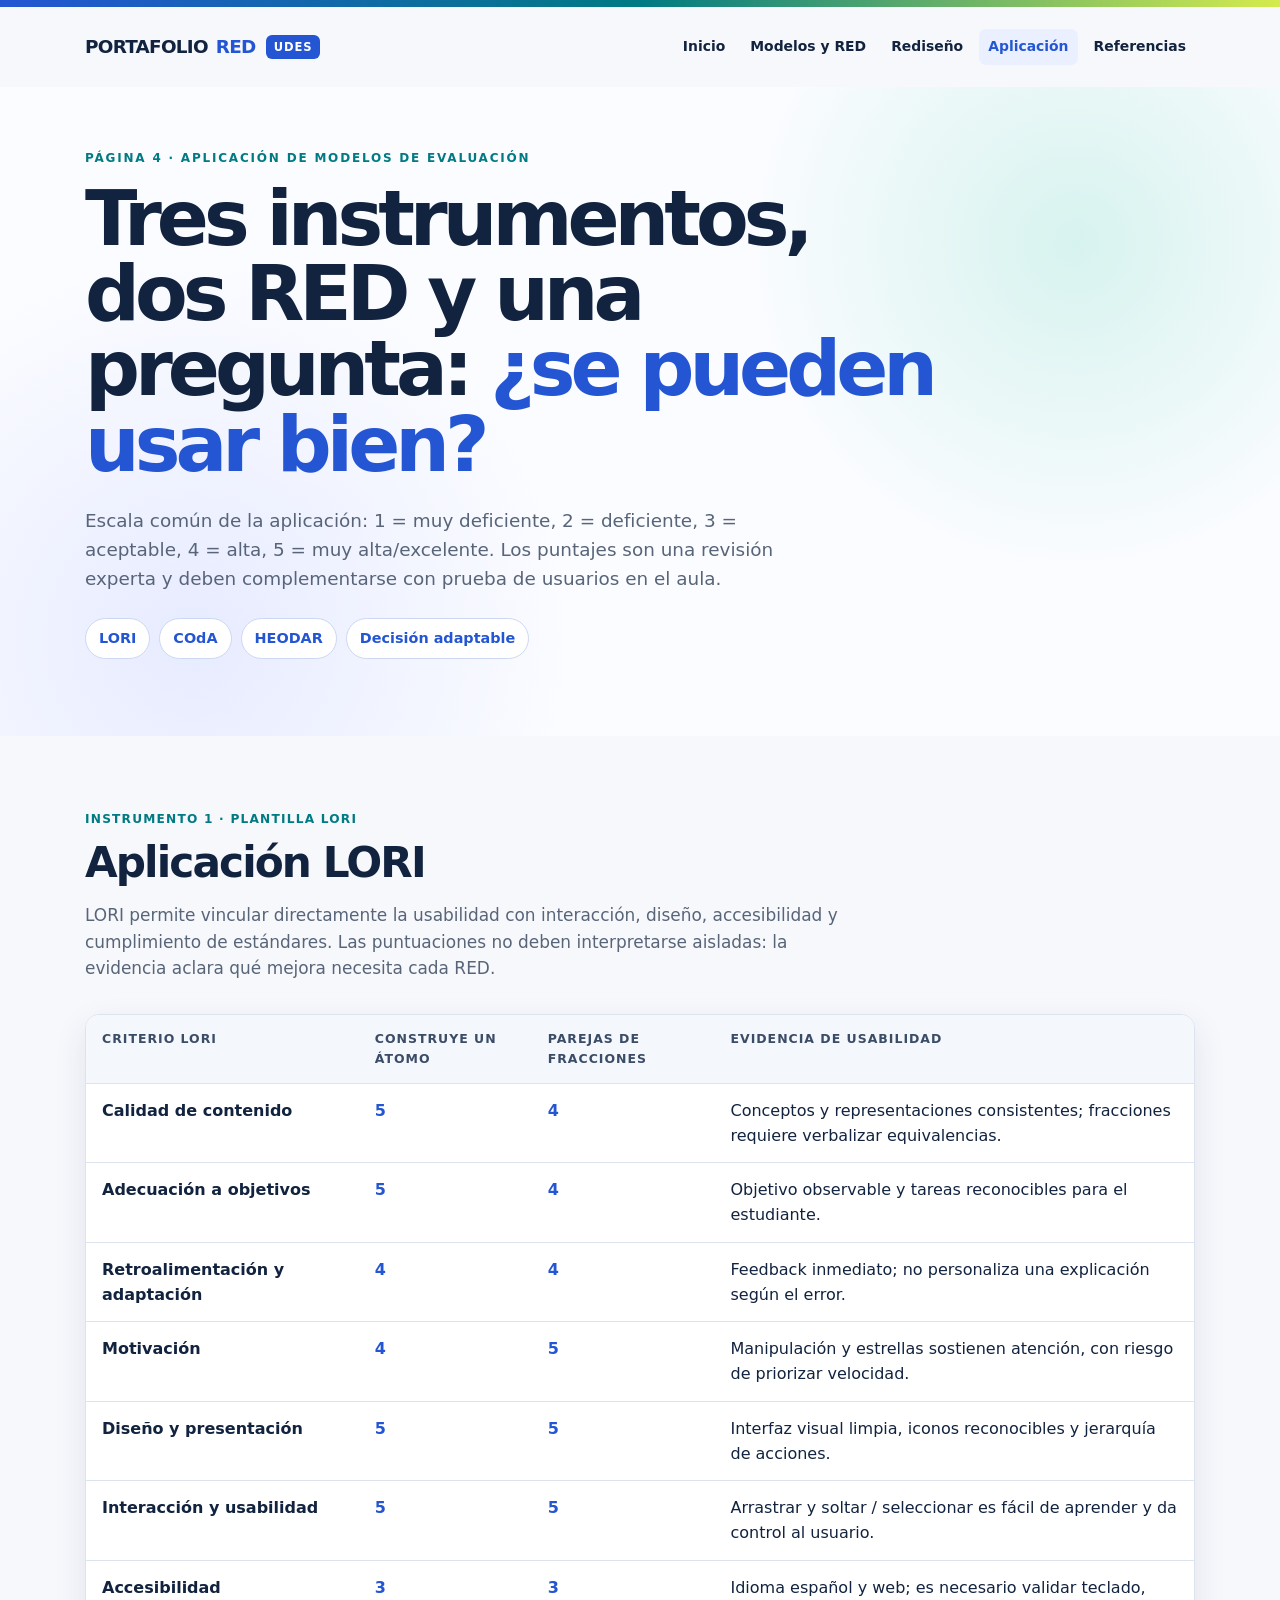
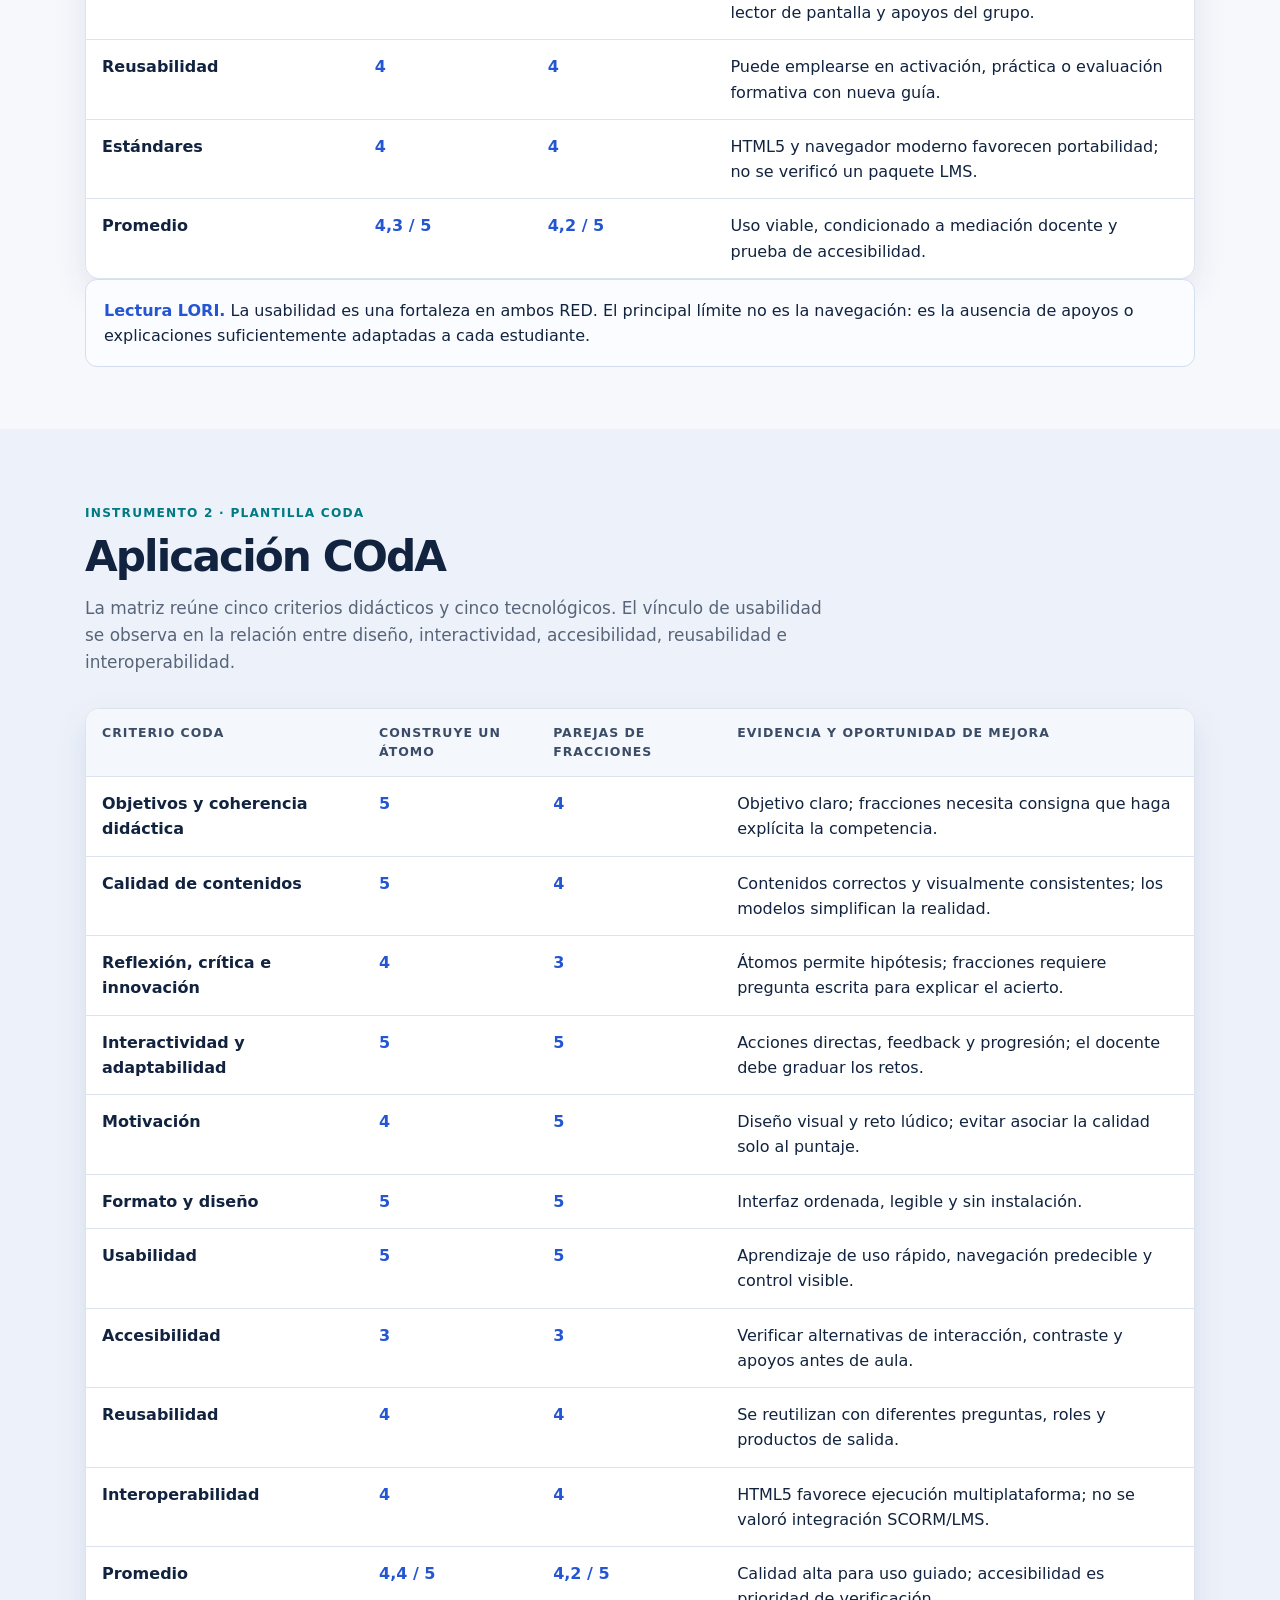
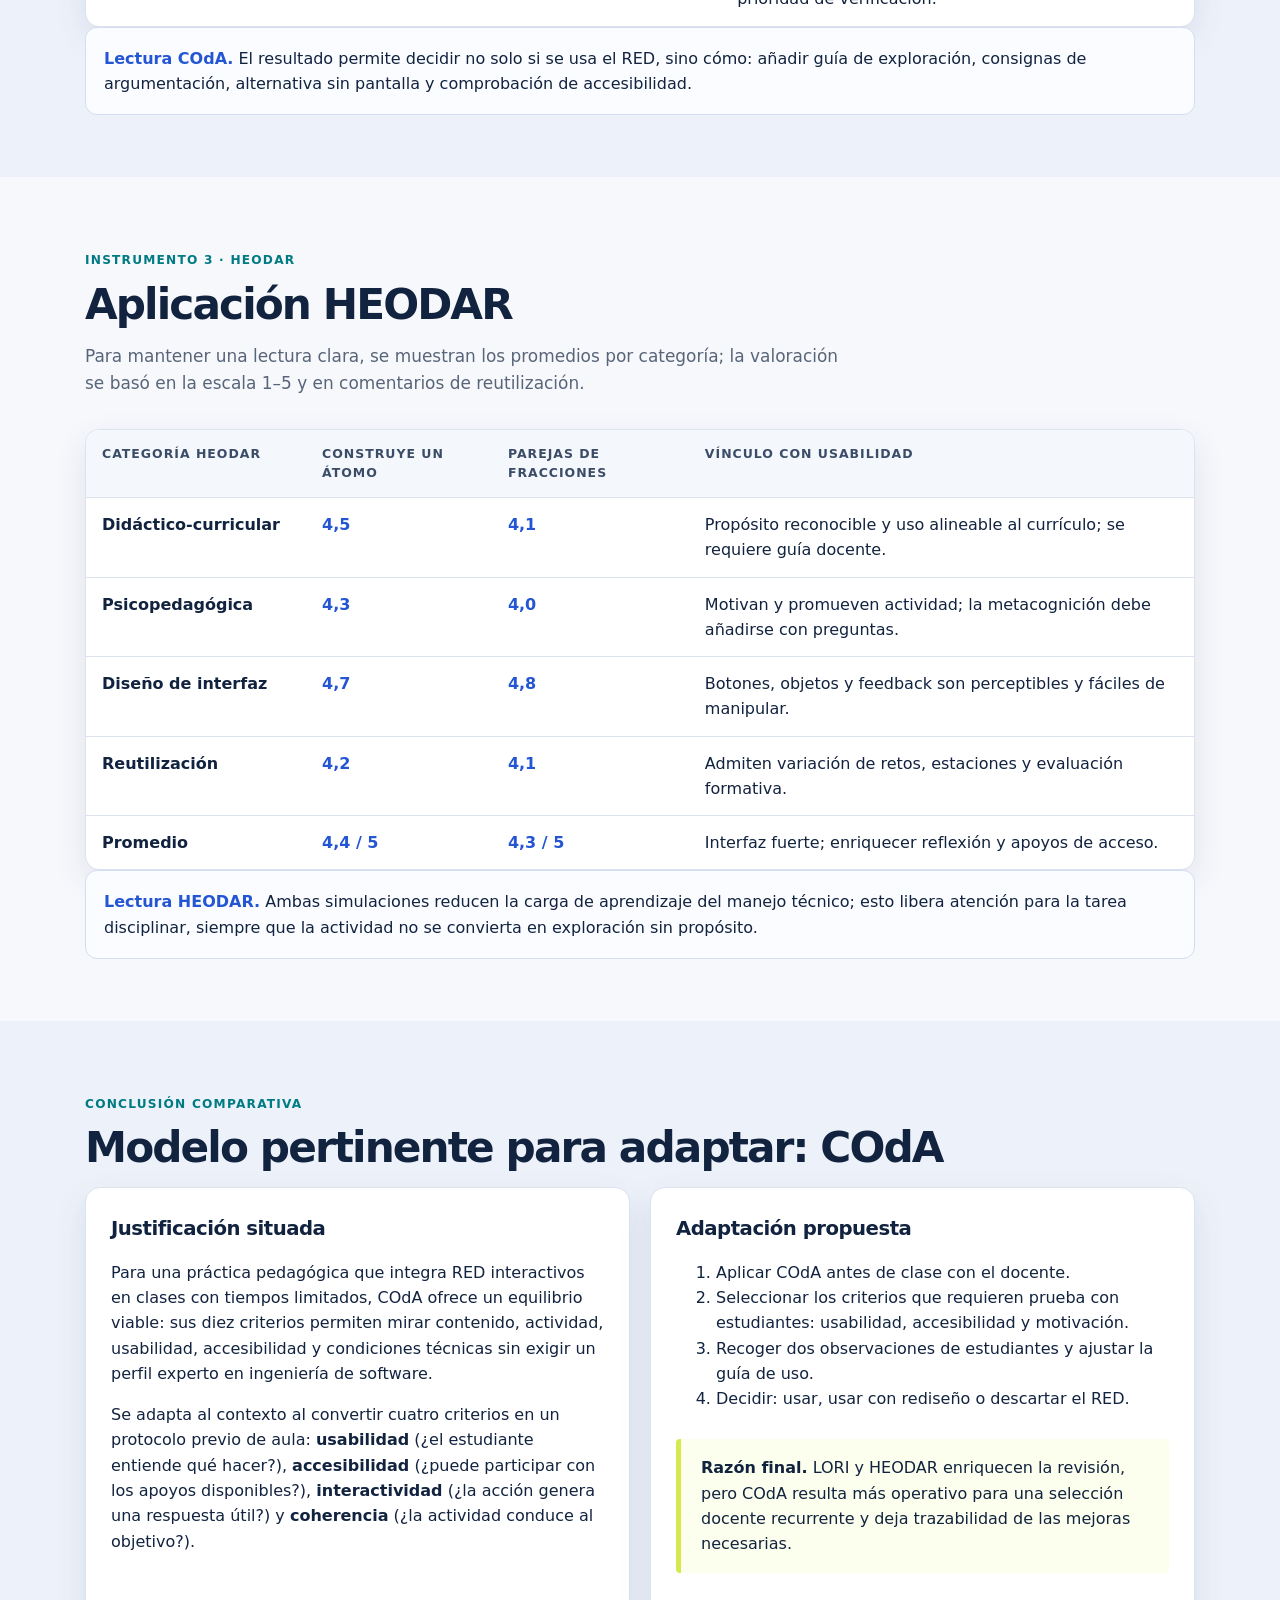
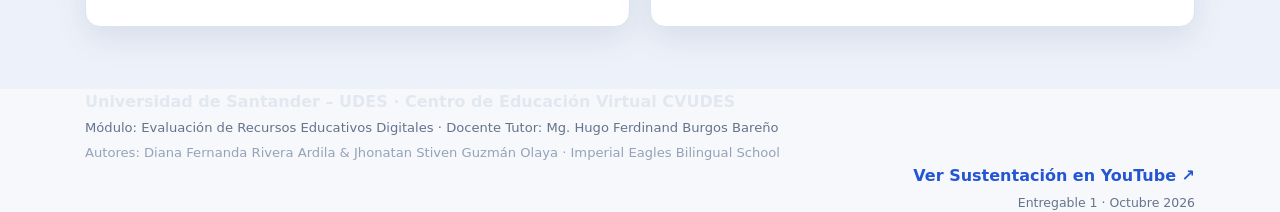
==== aplicacion.html @ 60bf0ab9 "Portafolio Modelos RED UDES" ====
<!doctype html><html lang="es"><head><meta charset="utf-8"><meta name="viewport" content="width=device-width,initial-scale=1"><meta name="description" content="Aplicación de LORI, COdA y HEODAR a dos recursos educativos digitales."><title>Aplicación del modelo | Portafolio RED</title><link rel="stylesheet" href="styles.css"></head><body><div class="topline"></div>
</div><header class="shell"><nav class="nav"><a class="brand" href="index.html">PORTAFOLIO <span>RED</span> <span class="badge-udes">UDES</span></a><div class="links"><a href="index.html">Inicio</a><a href="modelos.html">Modelos y RED</a><a href="rediseno.html">Rediseño</a><a href="aplicacion.html">Aplicación</a><a href="referencias.html">Referencias</a></div></nav></header><main>
<section class="hero"><div class="shell"><p class="eyebrow">Página 4 · Aplicación de modelos de evaluación</p><h1>Tres instrumentos, dos RED y una pregunta: <em>¿se pueden usar bien?</em></h1><p class="lede">Escala común de la aplicación: 1 = muy deficiente, 2 = deficiente, 3 = aceptable, 4 = alta, 5 = muy alta/excelente. Los puntajes son una revisión experta y deben complementarse con prueba de usuarios en el aula.</p><div class="tabs"><a href="#lori">LORI</a><a href="#coda">COdA</a><a href="#heodar">HEODAR</a><a href="#decision">Decisión adaptable</a></div></div></section>
<section class="section" id="lori"><div class="shell"><p class="tag">Instrumento 1 · Plantilla LORI</p><h2>Aplicación LORI</h2><p class="section-intro">LORI permite vincular directamente la usabilidad con interacción, diseño, accesibilidad y cumplimiento de estándares. Las puntuaciones no deben interpretarse aisladas: la evidencia aclara qué mejora necesita cada RED.</p><div class="table-wrap"><table class="eval-table"><thead><tr><th>Criterio LORI</th><th>Construye un átomo</th><th>Parejas de fracciones</th><th>Evidencia de usabilidad</th></tr></thead><tbody><tr><td>Calidad de contenido</td><td class="result">5</td><td class="result">4</td><td>Conceptos y representaciones consistentes; fracciones requiere verbalizar equivalencias.</td></tr><tr><td>Adecuación a objetivos</td><td class="result">5</td><td class="result">4</td><td>Objetivo observable y tareas reconocibles para el estudiante.</td></tr><tr><td>Retroalimentación y adaptación</td><td class="result">4</td><td class="result">4</td><td>Feedback inmediato; no personaliza una explicación según el error.</td></tr><tr><td>Motivación</td><td class="result">4</td><td class="result">5</td><td>Manipulación y estrellas sostienen atención, con riesgo de priorizar velocidad.</td></tr><tr><td>Diseño y presentación</td><td class="result">5</td><td class="result">5</td><td>Interfaz visual limpia, iconos reconocibles y jerarquía de acciones.</td></tr><tr><td>Interacción y usabilidad</td><td class="result">5</td><td class="result">5</td><td>Arrastrar y soltar / seleccionar es fácil de aprender y da control al usuario.</td></tr><tr><td>Accesibilidad</td><td class="result">3</td><td class="result">3</td><td>Idioma español y web; es necesario validar teclado, lector de pantalla y apoyos del grupo.</td></tr><tr><td>Reusabilidad</td><td class="result">4</td><td class="result">4</td><td>Puede emplearse en activación, práctica o evaluación formativa con nueva guía.</td></tr><tr><td>Estándares</td><td class="result">4</td><td class="result">4</td><td>HTML5 y navegador moderno favorecen portabilidad; no se verificó un paquete LMS.</td></tr><tr><td><strong>Promedio</strong></td><td class="result">4,3 / 5</td><td class="result">4,2 / 5</td><td>Uso viable, condicionado a mediación docente y prueba de accesibilidad.</td></tr></tbody></table></div><div class="audit"><strong>Lectura LORI.</strong> La usabilidad es una fortaleza en ambos RED. El principal límite no es la navegación: es la ausencia de apoyos o explicaciones suficientemente adaptadas a cada estudiante.</div></div></section>
<section class="section alt" id="coda"><div class="shell"><p class="tag">Instrumento 2 · Plantilla COdA</p><h2>Aplicación COdA</h2><p class="section-intro">La matriz reúne cinco criterios didácticos y cinco tecnológicos. El vínculo de usabilidad se observa en la relación entre diseño, interactividad, accesibilidad, reusabilidad e interoperabilidad.</p><div class="table-wrap"><table class="eval-table"><thead><tr><th>Criterio COdA</th><th>Construye un átomo</th><th>Parejas de fracciones</th><th>Evidencia y oportunidad de mejora</th></tr></thead><tbody><tr><td>Objetivos y coherencia didáctica</td><td class="result">5</td><td class="result">4</td><td>Objetivo claro; fracciones necesita consigna que haga explícita la competencia.</td></tr><tr><td>Calidad de contenidos</td><td class="result">5</td><td class="result">4</td><td>Contenidos correctos y visualmente consistentes; los modelos simplifican la realidad.</td></tr><tr><td>Reflexión, crítica e innovación</td><td class="result">4</td><td class="result">3</td><td>Átomos permite hipótesis; fracciones requiere pregunta escrita para explicar el acierto.</td></tr><tr><td>Interactividad y adaptabilidad</td><td class="result">5</td><td class="result">5</td><td>Acciones directas, feedback y progresión; el docente debe graduar los retos.</td></tr><tr><td>Motivación</td><td class="result">4</td><td class="result">5</td><td>Diseño visual y reto lúdico; evitar asociar la calidad solo al puntaje.</td></tr><tr><td>Formato y diseño</td><td class="result">5</td><td class="result">5</td><td>Interfaz ordenada, legible y sin instalación.</td></tr><tr><td>Usabilidad</td><td class="result">5</td><td class="result">5</td><td>Aprendizaje de uso rápido, navegación predecible y control visible.</td></tr><tr><td>Accesibilidad</td><td class="result">3</td><td class="result">3</td><td>Verificar alternativas de interacción, contraste y apoyos antes de aula.</td></tr><tr><td>Reusabilidad</td><td class="result">4</td><td class="result">4</td><td>Se reutilizan con diferentes preguntas, roles y productos de salida.</td></tr><tr><td>Interoperabilidad</td><td class="result">4</td><td class="result">4</td><td>HTML5 favorece ejecución multiplataforma; no se valoró integración SCORM/LMS.</td></tr><tr><td><strong>Promedio</strong></td><td class="result">4,4 / 5</td><td class="result">4,2 / 5</td><td>Calidad alta para uso guiado; accesibilidad es prioridad de verificación.</td></tr></tbody></table></div><div class="audit"><strong>Lectura COdA.</strong> El resultado permite decidir no solo si se usa el RED, sino cómo: añadir guía de exploración, consignas de argumentación, alternativa sin pantalla y comprobación de accesibilidad.</div></div></section>
<section class="section" id="heodar"><div class="shell"><p class="tag">Instrumento 3 · HEODAR</p><h2>Aplicación HEODAR</h2><p class="section-intro">Para mantener una lectura clara, se muestran los promedios por categoría; la valoración se basó en la escala 1–5 y en comentarios de reutilización.</p><div class="table-wrap"><table class="eval-table"><thead><tr><th>Categoría HEODAR</th><th>Construye un átomo</th><th>Parejas de fracciones</th><th>Vínculo con usabilidad</th></tr></thead><tbody><tr><td>Didáctico-curricular</td><td class="result">4,5</td><td class="result">4,1</td><td>Propósito reconocible y uso alineable al currículo; se requiere guía docente.</td></tr><tr><td>Psicopedagógica</td><td class="result">4,3</td><td class="result">4,0</td><td>Motivan y promueven actividad; la metacognición debe añadirse con preguntas.</td></tr><tr><td>Diseño de interfaz</td><td class="result">4,7</td><td class="result">4,8</td><td>Botones, objetos y feedback son perceptibles y fáciles de manipular.</td></tr><tr><td>Reutilización</td><td class="result">4,2</td><td class="result">4,1</td><td>Admiten variación de retos, estaciones y evaluación formativa.</td></tr><tr><td><strong>Promedio</strong></td><td class="result">4,4 / 5</td><td class="result">4,3 / 5</td><td>Interfaz fuerte; enriquecer reflexión y apoyos de acceso.</td></tr></tbody></table></div><div class="audit"><strong>Lectura HEODAR.</strong> Ambas simulaciones reducen la carga de aprendizaje del manejo técnico; esto libera atención para la tarea disciplinar, siempre que la actividad no se convierta en exploración sin propósito.</div></div></section>
<section class="section alt" id="decision"><div class="shell"><p class="tag">Conclusión comparativa</p><h2>Modelo pertinente para adaptar: COdA</h2><div class="grid two"><article class="card"><h3>Justificación situada</h3><p>Para una práctica pedagógica que integra RED interactivos en clases con tiempos limitados, COdA ofrece un equilibrio viable: sus diez criterios permiten mirar contenido, actividad, usabilidad, accesibilidad y condiciones técnicas sin exigir un perfil experto en ingeniería de software.</p><p>Se adapta al contexto al convertir cuatro criterios en un protocolo previo de aula: <strong>usabilidad</strong> (¿el estudiante entiende qué hacer?), <strong>accesibilidad</strong> (¿puede participar con los apoyos disponibles?), <strong>interactividad</strong> (¿la acción genera una respuesta útil?) y <strong>coherencia</strong> (¿la actividad conduce al objetivo?).</p></article><article class="card"><h3>Adaptación propuesta</h3><ol><li>Aplicar COdA antes de clase con el docente.</li><li>Seleccionar los criterios que requieren prueba con estudiantes: usabilidad, accesibilidad y motivación.</li><li>Recoger dos observaciones de estudiantes y ajustar la guía de uso.</li><li>Decidir: usar, usar con rediseño o descartar el RED.</li></ol><div class="callout"><strong>Razón final.</strong> LORI y HEODAR enriquecen la revisión, pero COdA resulta más operativo para una selección docente recurrente y deja trazabilidad de las mejoras necesarias.</div></article></div></div></section></main><footer class="academic-footer">
  <div class="shell">
    <div>
      <p style="margin:0 0 4px; font-weight:700; color:#E2E8F0;">Universidad de Santander – UDES · Centro de Educación Virtual CVUDES</p>
      <p style="margin:0; font-size:0.82rem; color:#64748B;">Módulo: Evaluación de Recursos Educativos Digitales · Docente Tutor: Mg. Hugo Ferdinand Burgos Bareño</p>
      <p style="margin:4px 0 0; font-size:0.82rem; color:#94A3B8;">Autores: Diana Fernanda Rivera Ardila & Jhonatan Stiven Guzmán Olaya · Imperial Eagles Bilingual School</p>
    </div>
    <div style="text-align:right;">
      <a href="https://youtu.be/Npxy5lsKq0U" target="_blank" rel="noopener" style="font-weight:700; text-decoration:none;">Ver Sustentación en YouTube ↗</a>
      <p style="margin:4px 0 0; font-size:0.78rem; color:#64748B;">Entregable 1 · Octubre 2026</p>
    </div>
  </div>
</footer><script src="app.js"></script></body></html>
---- styles.css ----
:root{--ink:#12233f;--muted:#586579;--paper:#f7f8fc;--card:#fff;--blue:#2456d3;--teal:#007a83;--lime:#d5eb4d;--line:#dce3ef;--shadow:0 12px 32px rgba(30,50,85,.10)}*{box-sizing:border-box}html{scroll-behavior:smooth}body{margin:0;background:var(--paper);color:var(--ink);font:16px/1.58 Inter,ui-sans-serif,system-ui,-apple-system,"Segoe UI",sans-serif}a{color:var(--blue)}.shell{max-width:1160px;margin:auto;padding:0 25px}.topline{height:7px;background:linear-gradient(90deg,var(--blue),var(--teal),var(--lime))}.nav{display:flex;align-items:center;justify-content:space-between;padding:22px 0;gap:22px}.brand{font-weight:800;letter-spacing:-.04em;text-decoration:none;color:var(--ink);font-size:1.04rem}.brand span{color:var(--blue)}.links{display:flex;flex-wrap:wrap;gap:7px}.links a{color:var(--ink);font-size:.87rem;font-weight:700;text-decoration:none;padding:7px 9px;border-radius:7px}.links a:hover,.links a.active{color:var(--blue);background:#eaf0ff}.hero{padding:62px 0 52px;background:radial-gradient(circle at 84% 24%,#d7f3ef,transparent 28%),radial-gradient(circle at 15% 85%,#e7ebff,transparent 31%),#fbfcff}.eyebrow{margin:0 0 13px;text-transform:uppercase;letter-spacing:.15em;color:var(--teal);font-size:.75rem;font-weight:800}.hero h1{max-width:850px;margin:0;font-size:clamp(2.4rem,6vw,4.8rem);letter-spacing:-.065em;line-height:.98}.hero h1 em{color:var(--blue);font-style:normal}.lede{max-width:690px;font-size:1.15rem;color:var(--muted);margin:24px 0}.pill{display:inline-flex;align-items:center;gap:7px;border:1px solid #c7d4ee;border-radius:999px;background:#fff;padding:8px 13px;font-size:.84rem;font-weight:700;color:var(--ink)}.grid{display:grid;gap:20px}.two{grid-template-columns:repeat(2,minmax(0,1fr))}.three{grid-template-columns:repeat(3,minmax(0,1fr))}.section{padding:62px 0}.section.alt{background:#edf2fa}.section h2{font-size:clamp(1.8rem,3.3vw,2.8rem);line-height:1.05;letter-spacing:-.045em;margin:0 0 16px}.section-intro{max-width:760px;margin:0 0 32px;color:var(--muted);font-size:1.06rem}.card{background:var(--card);border:1px solid var(--line);border-radius:15px;padding:25px;box-shadow:var(--shadow)}.card h3{margin:0 0 10px;font-size:1.23rem;letter-spacing:-.025em}.card p:last-child{margin-bottom:0}.tag{font-size:.76rem;text-transform:uppercase;letter-spacing:.1em;font-weight:800;color:var(--teal)}.callout{border-left:5px solid var(--lime);padding:16px 20px;background:#fcffed;border-radius:4px;margin:28px 0}.meta{display:grid;grid-template-columns:150px 1fr;gap:9px 18px;margin:18px 0;font-size:.95rem}.meta dt{font-weight:800;color:var(--ink)}.meta dd{margin:0;color:var(--muted)}.resource{overflow:hidden;padding:0}.resource img{width:100%;display:block;aspect-ratio:16/9;object-fit:cover;background:#d5dce8;border-bottom:1px solid var(--line)}.resource-copy{padding:24px}.button{display:inline-block;background:var(--blue);color:#fff!important;text-decoration:none;padding:10px 14px;border-radius:8px;font-weight:800;font-size:.9rem}.button.secondary{background:#e7edfc;color:var(--blue)!important}.score{display:flex;align-items:center;justify-content:space-between;padding:12px 0;border-bottom:1px solid var(--line);gap:16px}.score:last-child{border:0}.badge{min-width:48px;text-align:center;border-radius:999px;background:#e8f5f3;padding:5px 9px;color:#006c71;font-size:.88rem;font-weight:800}.table-wrap{overflow-x:auto;background:#fff;border:1px solid var(--line);border-radius:14px;box-shadow:var(--shadow)}table{width:100%;border-collapse:collapse;min-width:700px}th,td{padding:14px 16px;text-align:left;border-bottom:1px solid var(--line);vertical-align:top}th{font-size:.78rem;text-transform:uppercase;letter-spacing:.08em;background:#f4f7fc;color:#3b4c67}tr:last-child td{border:0}.check{color:#087966;font-weight:800}.partial{color:#bb6b00;font-weight:800}.foot{padding:34px 0 42px;color:#637089;font-size:.87rem}.foot p{margin:4px 0}.ref-list{padding-left:22px}.ref-list li{margin-bottom:14px}.tabs{display:flex;gap:9px;flex-wrap:wrap;margin:25px 0}.tabs a{border:1px solid #ccd8f1;border-radius:999px;padding:8px 13px;text-decoration:none;color:var(--blue);font-size:.9rem;font-weight:800;background:#fff}.steps{counter-reset:step}.step{position:relative;padding:18px 18px 18px 68px}.step:before{counter-increment:step;content:counter(step,decimal-leading-zero);position:absolute;left:18px;top:19px;font-size:.8rem;letter-spacing:.08em;font-weight:900;color:var(--blue)}.small{font-size:.9rem;color:var(--muted)}.video-box{background:#132846;color:#fff;border-radius:15px;padding:27px}.video-box h3{margin-top:0}@media(max-width:760px){.nav{align-items:flex-start;flex-direction:column}.two,.three{grid-template-columns:1fr}.hero{padding:44px 0}.section{padding:45px 0}.meta{grid-template-columns:1fr;gap:2px}.meta dd{margin-bottom:12px}.shell{padding:0 18px}}.model-list{display:grid;grid-template-columns:repeat(2,minmax(0,1fr));gap:16px}.model{padding:0;overflow:hidden}.model summary{list-style:none;cursor:pointer;padding:22px 25px;background:#fff}.model summary::-webkit-details-marker{display:none}.model summary:after{content:'+';float:right;color:var(--blue);font-size:1.45rem;line-height:.8}.model[open] summary{background:#f1f5ff}.model[open] summary:after{content:'−'}.model .model-body{padding:0 25px 24px}.model .model-body p{font-size:.95rem}.model .model-body strong{color:var(--ink)}.instrument{border:1px solid #cbd8f4;background:#f7f9ff;border-radius:14px;padding:22px}.instrument h3{margin-top:0}.score-note{display:inline-block;margin:0 0 13px;padding:5px 9px;border-radius:999px;background:#e8f5f3;color:#006c71;font-size:.78rem;font-weight:800}.eval-table td:first-child{font-weight:700;min-width:220px}.eval-table .result{font-weight:800;color:#2456d3;white-space:nowrap}.proscons{display:grid;grid-template-columns:1fr 1fr;gap:0;border:1px solid var(--line);border-radius:14px;overflow:hidden;background:#fff}.proscons>div{padding:20px}.proscons>div+div{border-left:1px solid var(--line);background:#fff9ed}.proscons h4{margin:0 0 8px;font-size:.9rem;text-transform:uppercase;letter-spacing:.08em}.proscons ul{padding-left:18px;margin:0}.proscons li{margin:7px 0;font-size:.93rem}.video-frame{width:100%;max-width:850px;display:block;background:#091526;border:1px solid #2b496d;border-radius:12px;margin:18px auto}.video-caption{max-width:850px;margin:0 auto;color:#bfcae1;font-size:.9rem}.audit{border:1px solid #d3def1;border-radius:12px;padding:18px;background:#fafcff}.audit strong{color:var(--blue)}.link-row{display:flex;gap:10px;flex-wrap:wrap;margin-top:16px}@media(max-width:760px){.model-list{grid-template-columns:1fr}.proscons{grid-template-columns:1fr}.proscons>div+div{border-left:0;border-top:1px solid var(--line)}}


/* === LOGO UDES MINIMALISTA Y TEATRO DE VIDEO CINEMATOGRAFICO === */
.brand {
  font-weight: 800;
  letter-spacing: -0.04em;
  text-decoration: none;
  color: var(--ink);
  font-size: 1.15rem;
  display: inline-flex;
  align-items: center;
  gap: 8px;
}
.brand span {
  color: var(--blue);
}
.badge-udes {
  background: #2456d3;
  color: #ffffff !important;
  font-size: 0.72rem;
  font-weight: 800;
  letter-spacing: 0.08em;
  padding: 3px 8px;
  border-radius: 6px;
  text-transform: uppercase;
  margin-left: 2px;
}
.video-theater-section {
  padding: 40px 0 60px;
}
.video-theater-header {
  text-align: center;
  max-width: 880px;
  margin: 0 auto 28px;
}
.theater-pill {
  display: inline-flex;
  align-items: center;
  gap: 8px;
  background: #FFFFFF;
  border: 1px solid #DCE3EF;
  padding: 7px 16px;
  border-radius: 999px;
  font-size: 0.84rem;
  font-weight: 800;
  color: #12233F;
  margin-bottom: 14px;
  box-shadow: 0 2px 8px rgba(18, 35, 63, 0.06);
}
.video-theater-header h2 {
  font-size: clamp(2rem, 3.8vw, 2.7rem);
  letter-spacing: -0.04em;
  color: #12233F;
  margin: 0 0 12px;
}
.cinema-player-card {
  max-width: 1040px;
  margin: 0 auto;
  background: #091322;
  border-radius: 20px;
  padding: 16px;
  box-shadow: 0 24px 64px -12px rgba(10, 25, 47, 0.35), 0 0 0 1px rgba(255, 255, 255, 0.08);
}
.cinema-iframe-wrapper {
  position: relative;
  width: 100%;
  padding-bottom: 56.25%; /* 16:9 Aspect Ratio */
  height: 0;
  border-radius: 14px;
  overflow: hidden;
  background: #000000;
  box-shadow: inset 0 0 0 1px rgba(255, 255, 255, 0.1);
}
.cinema-iframe-wrapper iframe {
  position: absolute;
  top: 0;
  left: 0;
  width: 100%;
  height: 100%;
  border: 0;
}
.cinema-controls-bar {
  display: flex;
  justify-content: space-between;
  align-items: center;
  flex-wrap: wrap;
  gap: 14px;
  padding: 16px 10px 6px;
}
.cinema-meta {
  display: flex;
  flex-wrap: wrap;
  gap: 8px;
}
.cinema-badge {
  font-size: 0.78rem;
  font-weight: 700;
  padding: 5px 11px;
  border-radius: 6px;
  background: rgba(255, 255, 255, 0.08);
  border: 1px solid rgba(255, 255, 255, 0.12);
  color: #CBD5E1;
}
.cinema-badge.hd {
  background: rgba(36, 86, 211, 0.25);
  border-color: #38BDF8;
  color: #38BDF8;
}
.cinema-badge.udes {
  background: rgba(169, 244, 213, 0.15);
  border-color: rgba(169, 244, 213, 0.3);
  color: #A9F4D5;
}
.cinema-actions {
  display: flex;
  gap: 10px;
  flex-wrap: wrap;
}
.cinema-btn {
  display: inline-flex;
  align-items: center;
  gap: 7px;
  padding: 9px 18px;
  border-radius: 9px;
  font-size: 0.88rem;
  font-weight: 700;
  text-decoration: none;
  transition: all 0.2s ease;
}
.cinema-btn.red {
  background: #FF0000;
  color: #FFFFFF !important;
}
.cinema-btn.red:hover {
  background: #E60000;
  transform: translateY(-1px);
}
.cinema-btn.outline {
  background: transparent;
  color: #E2E8F0 !important;
  border: 1px solid rgba(255, 255, 255, 0.25);
}
.cinema-btn.outline:hover {
  background: rgba(255, 255, 255, 0.08);
}


/* === DUAL PLAYER (NATIVE 1080P + YOUTUBE) === */
.cinema-source-tabs {
  display: flex;
  gap: 10px;
  margin-bottom: 14px;
  flex-wrap: wrap;
}
.source-tab {
  background: rgba(255, 255, 255, 0.08);
  border: 1px solid rgba(255, 255, 255, 0.16);
  color: #CBD5E1;
  padding: 8px 16px;
  border-radius: 8px;
  font-size: 0.85rem;
  font-weight: 700;
  cursor: pointer;
  display: inline-flex;
  align-items: center;
  gap: 7px;
  transition: all 0.2s ease;
}
.source-tab:hover {
  background: rgba(255, 255, 255, 0.15);
  color: #FFFFFF;
}
.source-tab.active {
  background: #2456D3;
  border-color: #38BDF8;
  color: #FFFFFF;
  box-shadow: 0 4px 14px rgba(36, 86, 211, 0.4);
}
.cinema-video-wrapper {
  position: relative;
  width: 100%;
  border-radius: 14px;
  overflow: hidden;
  background: #000000;
  box-shadow: 0 16px 36px rgba(0, 0, 0, 0.45);
}
.cinema-html5-video {
  width: 100%;
  aspect-ratio: 16/9;
  display: block;
  background: #000000;
  object-fit: contain;
}
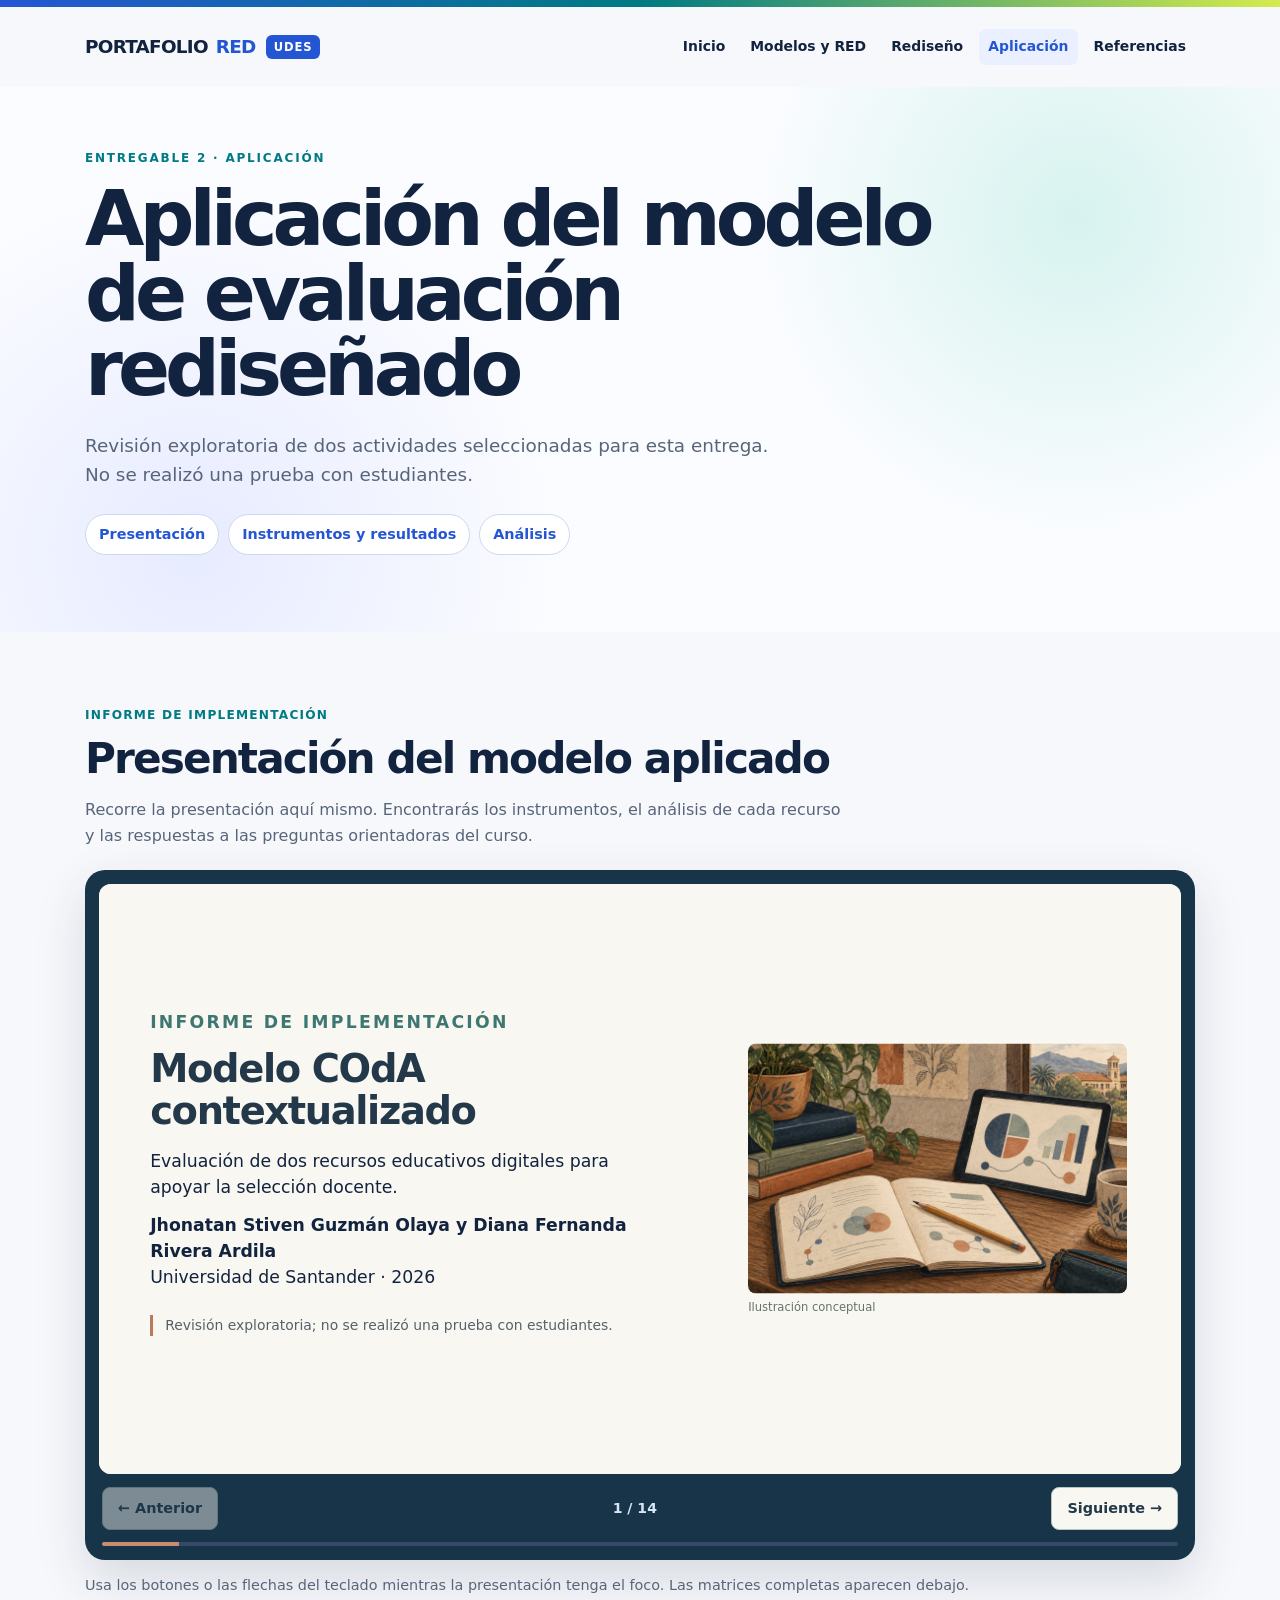
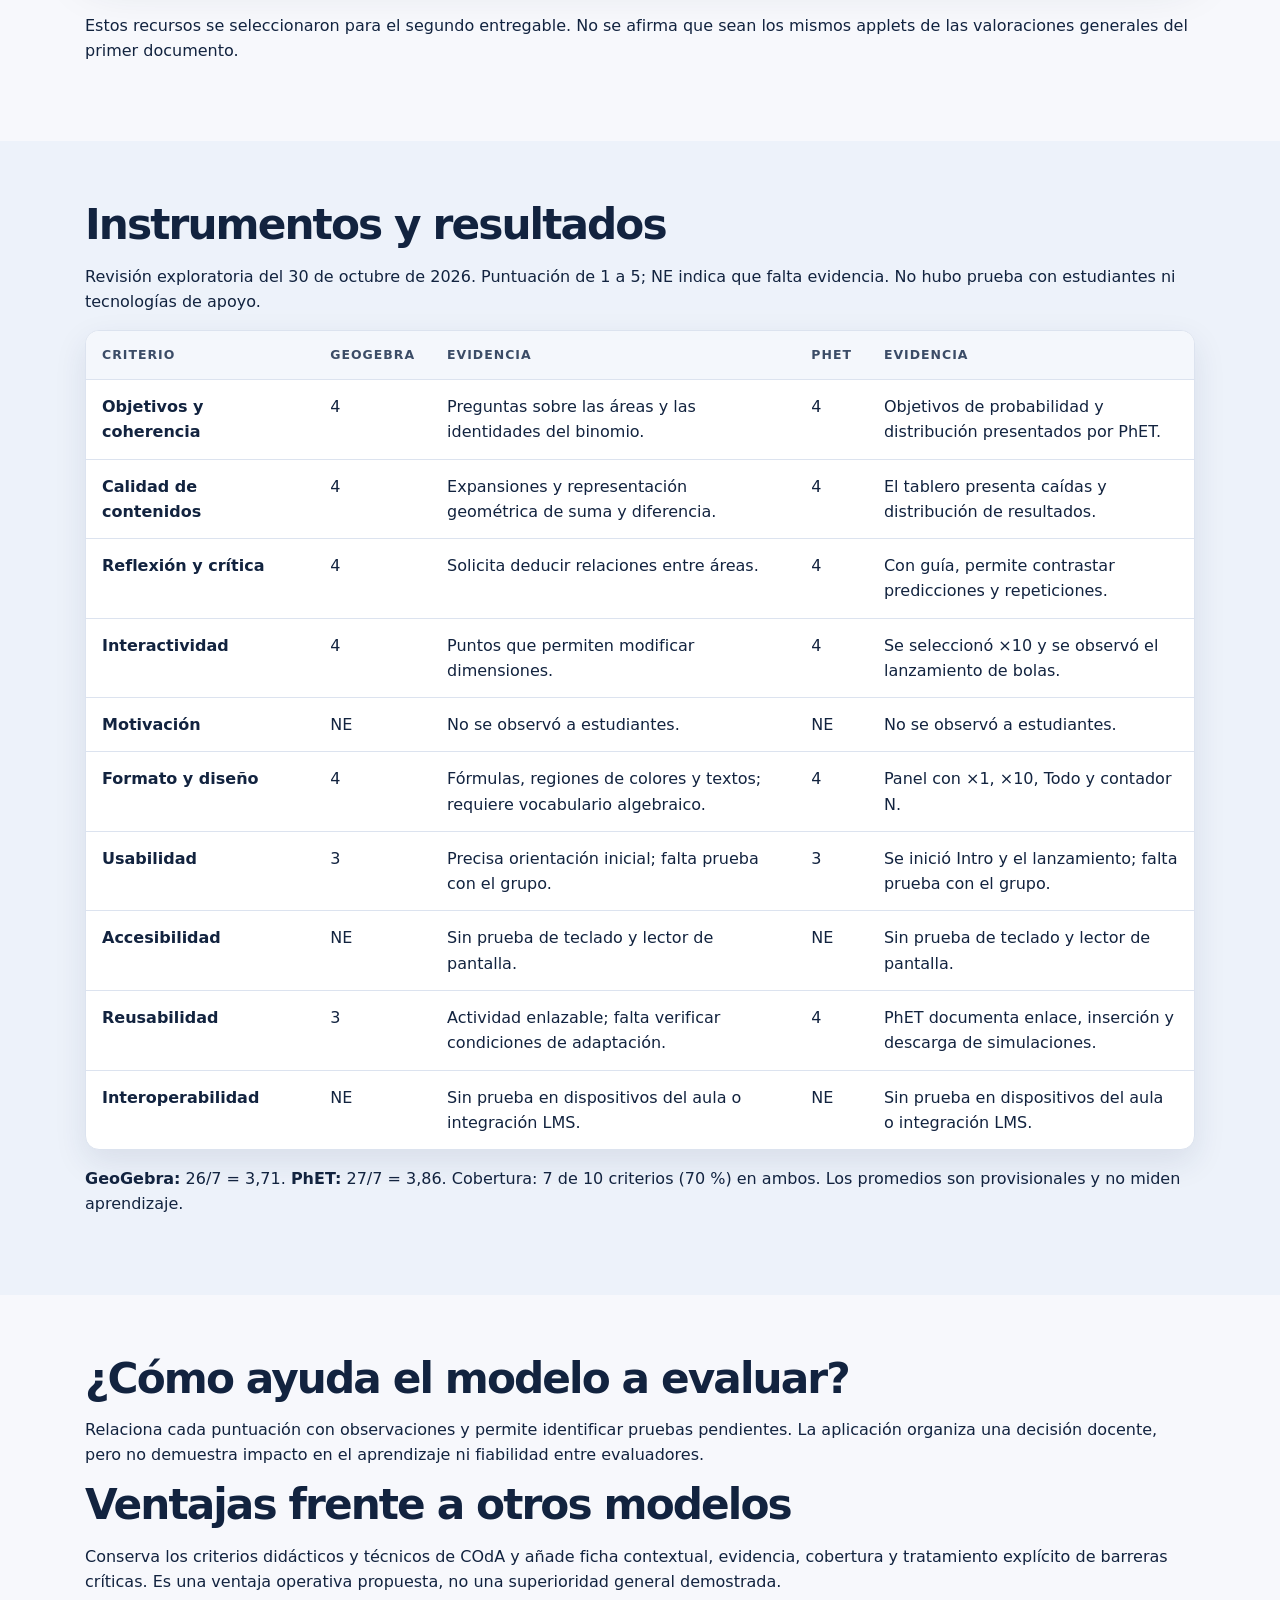
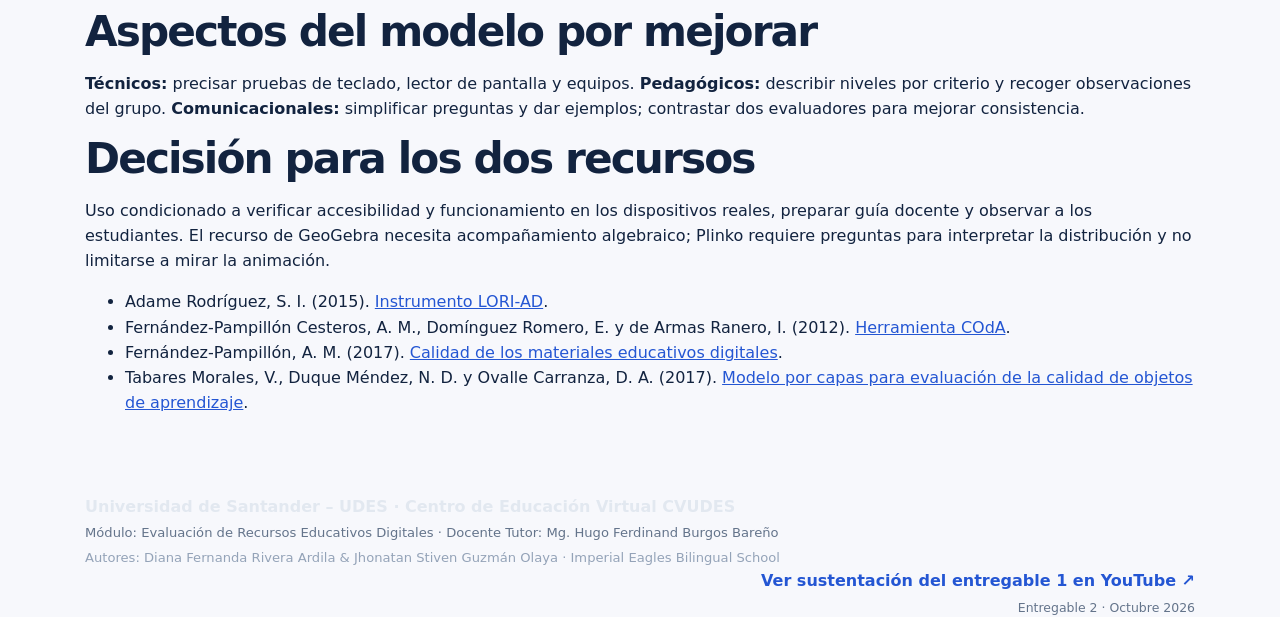
==== commit f5e11461: "Actualizacion completa Entregable 2: Redisenio, Presentacion integrada, Matrices y Referencias APA 7" ====
--- a/aplicacion.html
+++ b/aplicacion.html
@@ -1,10 +1,5 @@
-<!doctype html><html lang="es"><head><meta charset="utf-8"><meta name="viewport" content="width=device-width,initial-scale=1"><meta name="description" content="Aplicación de LORI, COdA y HEODAR a dos recursos educativos digitales."><title>Aplicación del modelo | Portafolio RED</title><link rel="stylesheet" href="styles.css"></head><body><div class="topline"></div>
-</div><header class="shell"><nav class="nav"><a class="brand" href="index.html">PORTAFOLIO <span>RED</span> <span class="badge-udes">UDES</span></a><div class="links"><a href="index.html">Inicio</a><a href="modelos.html">Modelos y RED</a><a href="rediseno.html">Rediseño</a><a href="aplicacion.html">Aplicación</a><a href="referencias.html">Referencias</a></div></nav></header><main>
-<section class="hero"><div class="shell"><p class="eyebrow">Página 4 · Aplicación de modelos de evaluación</p><h1>Tres instrumentos, dos RED y una pregunta: <em>¿se pueden usar bien?</em></h1><p class="lede">Escala común de la aplicación: 1 = muy deficiente, 2 = deficiente, 3 = aceptable, 4 = alta, 5 = muy alta/excelente. Los puntajes son una revisión experta y deben complementarse con prueba de usuarios en el aula.</p><div class="tabs"><a href="#lori">LORI</a><a href="#coda">COdA</a><a href="#heodar">HEODAR</a><a href="#decision">Decisión adaptable</a></div></div></section>
-<section class="section" id="lori"><div class="shell"><p class="tag">Instrumento 1 · Plantilla LORI</p><h2>Aplicación LORI</h2><p class="section-intro">LORI permite vincular directamente la usabilidad con interacción, diseño, accesibilidad y cumplimiento de estándares. Las puntuaciones no deben interpretarse aisladas: la evidencia aclara qué mejora necesita cada RED.</p><div class="table-wrap"><table class="eval-table"><thead><tr><th>Criterio LORI</th><th>Construye un átomo</th><th>Parejas de fracciones</th><th>Evidencia de usabilidad</th></tr></thead><tbody><tr><td>Calidad de contenido</td><td class="result">5</td><td class="result">4</td><td>Conceptos y representaciones consistentes; fracciones requiere verbalizar equivalencias.</td></tr><tr><td>Adecuación a objetivos</td><td class="result">5</td><td class="result">4</td><td>Objetivo observable y tareas reconocibles para el estudiante.</td></tr><tr><td>Retroalimentación y adaptación</td><td class="result">4</td><td class="result">4</td><td>Feedback inmediato; no personaliza una explicación según el error.</td></tr><tr><td>Motivación</td><td class="result">4</td><td class="result">5</td><td>Manipulación y estrellas sostienen atención, con riesgo de priorizar velocidad.</td></tr><tr><td>Diseño y presentación</td><td class="result">5</td><td class="result">5</td><td>Interfaz visual limpia, iconos reconocibles y jerarquía de acciones.</td></tr><tr><td>Interacción y usabilidad</td><td class="result">5</td><td class="result">5</td><td>Arrastrar y soltar / seleccionar es fácil de aprender y da control al usuario.</td></tr><tr><td>Accesibilidad</td><td class="result">3</td><td class="result">3</td><td>Idioma español y web; es necesario validar teclado, lector de pantalla y apoyos del grupo.</td></tr><tr><td>Reusabilidad</td><td class="result">4</td><td class="result">4</td><td>Puede emplearse en activación, práctica o evaluación formativa con nueva guía.</td></tr><tr><td>Estándares</td><td class="result">4</td><td class="result">4</td><td>HTML5 y navegador moderno favorecen portabilidad; no se verificó un paquete LMS.</td></tr><tr><td><strong>Promedio</strong></td><td class="result">4,3 / 5</td><td class="result">4,2 / 5</td><td>Uso viable, condicionado a mediación docente y prueba de accesibilidad.</td></tr></tbody></table></div><div class="audit"><strong>Lectura LORI.</strong> La usabilidad es una fortaleza en ambos RED. El principal límite no es la navegación: es la ausencia de apoyos o explicaciones suficientemente adaptadas a cada estudiante.</div></div></section>
-<section class="section alt" id="coda"><div class="shell"><p class="tag">Instrumento 2 · Plantilla COdA</p><h2>Aplicación COdA</h2><p class="section-intro">La matriz reúne cinco criterios didácticos y cinco tecnológicos. El vínculo de usabilidad se observa en la relación entre diseño, interactividad, accesibilidad, reusabilidad e interoperabilidad.</p><div class="table-wrap"><table class="eval-table"><thead><tr><th>Criterio COdA</th><th>Construye un átomo</th><th>Parejas de fracciones</th><th>Evidencia y oportunidad de mejora</th></tr></thead><tbody><tr><td>Objetivos y coherencia didáctica</td><td class="result">5</td><td class="result">4</td><td>Objetivo claro; fracciones necesita consigna que haga explícita la competencia.</td></tr><tr><td>Calidad de contenidos</td><td class="result">5</td><td class="result">4</td><td>Contenidos correctos y visualmente consistentes; los modelos simplifican la realidad.</td></tr><tr><td>Reflexión, crítica e innovación</td><td class="result">4</td><td class="result">3</td><td>Átomos permite hipótesis; fracciones requiere pregunta escrita para explicar el acierto.</td></tr><tr><td>Interactividad y adaptabilidad</td><td class="result">5</td><td class="result">5</td><td>Acciones directas, feedback y progresión; el docente debe graduar los retos.</td></tr><tr><td>Motivación</td><td class="result">4</td><td class="result">5</td><td>Diseño visual y reto lúdico; evitar asociar la calidad solo al puntaje.</td></tr><tr><td>Formato y diseño</td><td class="result">5</td><td class="result">5</td><td>Interfaz ordenada, legible y sin instalación.</td></tr><tr><td>Usabilidad</td><td class="result">5</td><td class="result">5</td><td>Aprendizaje de uso rápido, navegación predecible y control visible.</td></tr><tr><td>Accesibilidad</td><td class="result">3</td><td class="result">3</td><td>Verificar alternativas de interacción, contraste y apoyos antes de aula.</td></tr><tr><td>Reusabilidad</td><td class="result">4</td><td class="result">4</td><td>Se reutilizan con diferentes preguntas, roles y productos de salida.</td></tr><tr><td>Interoperabilidad</td><td class="result">4</td><td class="result">4</td><td>HTML5 favorece ejecución multiplataforma; no se valoró integración SCORM/LMS.</td></tr><tr><td><strong>Promedio</strong></td><td class="result">4,4 / 5</td><td class="result">4,2 / 5</td><td>Calidad alta para uso guiado; accesibilidad es prioridad de verificación.</td></tr></tbody></table></div><div class="audit"><strong>Lectura COdA.</strong> El resultado permite decidir no solo si se usa el RED, sino cómo: añadir guía de exploración, consignas de argumentación, alternativa sin pantalla y comprobación de accesibilidad.</div></div></section>
-<section class="section" id="heodar"><div class="shell"><p class="tag">Instrumento 3 · HEODAR</p><h2>Aplicación HEODAR</h2><p class="section-intro">Para mantener una lectura clara, se muestran los promedios por categoría; la valoración se basó en la escala 1–5 y en comentarios de reutilización.</p><div class="table-wrap"><table class="eval-table"><thead><tr><th>Categoría HEODAR</th><th>Construye un átomo</th><th>Parejas de fracciones</th><th>Vínculo con usabilidad</th></tr></thead><tbody><tr><td>Didáctico-curricular</td><td class="result">4,5</td><td class="result">4,1</td><td>Propósito reconocible y uso alineable al currículo; se requiere guía docente.</td></tr><tr><td>Psicopedagógica</td><td class="result">4,3</td><td class="result">4,0</td><td>Motivan y promueven actividad; la metacognición debe añadirse con preguntas.</td></tr><tr><td>Diseño de interfaz</td><td class="result">4,7</td><td class="result">4,8</td><td>Botones, objetos y feedback son perceptibles y fáciles de manipular.</td></tr><tr><td>Reutilización</td><td class="result">4,2</td><td class="result">4,1</td><td>Admiten variación de retos, estaciones y evaluación formativa.</td></tr><tr><td><strong>Promedio</strong></td><td class="result">4,4 / 5</td><td class="result">4,3 / 5</td><td>Interfaz fuerte; enriquecer reflexión y apoyos de acceso.</td></tr></tbody></table></div><div class="audit"><strong>Lectura HEODAR.</strong> Ambas simulaciones reducen la carga de aprendizaje del manejo técnico; esto libera atención para la tarea disciplinar, siempre que la actividad no se convierta en exploración sin propósito.</div></div></section>
-<section class="section alt" id="decision"><div class="shell"><p class="tag">Conclusión comparativa</p><h2>Modelo pertinente para adaptar: COdA</h2><div class="grid two"><article class="card"><h3>Justificación situada</h3><p>Para una práctica pedagógica que integra RED interactivos en clases con tiempos limitados, COdA ofrece un equilibrio viable: sus diez criterios permiten mirar contenido, actividad, usabilidad, accesibilidad y condiciones técnicas sin exigir un perfil experto en ingeniería de software.</p><p>Se adapta al contexto al convertir cuatro criterios en un protocolo previo de aula: <strong>usabilidad</strong> (¿el estudiante entiende qué hacer?), <strong>accesibilidad</strong> (¿puede participar con los apoyos disponibles?), <strong>interactividad</strong> (¿la acción genera una respuesta útil?) y <strong>coherencia</strong> (¿la actividad conduce al objetivo?).</p></article><article class="card"><h3>Adaptación propuesta</h3><ol><li>Aplicar COdA antes de clase con el docente.</li><li>Seleccionar los criterios que requieren prueba con estudiantes: usabilidad, accesibilidad y motivación.</li><li>Recoger dos observaciones de estudiantes y ajustar la guía de uso.</li><li>Decidir: usar, usar con rediseño o descartar el RED.</li></ol><div class="callout"><strong>Razón final.</strong> LORI y HEODAR enriquecen la revisión, pero COdA resulta más operativo para una selección docente recurrente y deja trazabilidad de las mejoras necesarias.</div></article></div></div></section></main><footer class="academic-footer">
+<!doctype html><html lang="es"><head><meta charset="utf-8"><meta name="viewport" content="width=device-width,initial-scale=1"><meta name="description" content="Aplicación de LORI, COdA y HEODAR a dos recursos educativos digitales."><title>Aplicación del modelo | Portafolio RED</title><link rel="stylesheet" href="styles.css"><link rel="stylesheet" href="presentacion-integrada.css"><link rel="stylesheet" href="presentacion-pulida.css"></head><body><div class="topline"></div>
+</div><header class="shell"><nav class="nav"><a class="brand" href="index.html">PORTAFOLIO <span>RED</span> <span class="badge-udes">UDES</span></a><div class="links"><a href="index.html">Inicio</a><a href="modelos.html">Modelos y RED</a><a href="rediseno.html">Rediseño</a><a href="aplicacion.html">Aplicación</a><a href="referencias.html">Referencias</a></div></nav></header><main><section class="hero"><div class="shell"><p class="eyebrow">Entregable 2 · Aplicación</p><h1>Aplicación del modelo de evaluación rediseñado</h1><p class="lede">Revisión exploratoria de dos actividades seleccionadas para esta entrega. No se realizó una prueba con estudiantes.</p><div class="tabs"><a href="#presentacion">Presentación</a><a href="#resultados">Instrumentos y resultados</a><a href="#analisis">Análisis</a></div></div></section><section class="section" id="presentacion"><div class="shell"><p class="tag">Informe de implementación</p><h2>Presentación del modelo aplicado</h2><p class="presentation-intro">Recorre la presentación aquí mismo. Encontrarás los instrumentos, el análisis de cada recurso y las respuestas a las preguntas orientadoras del curso.</p><div class="deck" data-deck role="region" aria-roledescription="presentación" aria-label="Informe de implementación del modelo de evaluación"><div class="deck-stage"><article class="deck-slide deck-visual" tabindex="0" aria-label="Informe de implementación: Modelo COdA contextualizado"><p class="deck-top">Informe de implementación</p><h3>Modelo COdA contextualizado</h3><p>Evaluación de dos recursos educativos digitales para apoyar la selección docente.</p><p><strong>Jhonatan Stiven Guzmán Olaya y Diana Fernanda Rivera Ardila</strong><br>Universidad de Santander · 2026</p><p class="deck-note">Revisión exploratoria; no se realizó una prueba con estudiantes.</p><figure class="deck-side-figure"><img src="media/ilustracion-estudio.png" alt="Ilustración editorial de un cuaderno y una tableta"><figcaption>Ilustración conceptual</figcaption></figure></article><article class="deck-slide" tabindex="0" aria-label="Punto de partida: ¿Por qué rediseñar COdA?"><p class="deck-top">Punto de partida</p><h3>¿Por qué rediseñar COdA?</h3><p>Una puntuación global no explica por sí sola cómo se evaluó un recurso ni qué condiciones necesita el grupo para usarlo.</p><p>El modelo conserva criterios didácticos y técnicos, y añade evidencias, cobertura y registro de aspectos pendientes.</p><p class="deck-note">Referentes: COdA, LORI-AD, UNE 71362:2017 y modelo por capas.</p></article><article class="deck-slide deck-visual" tabindex="0" aria-label="Instrumento: Diez criterios para revisar un RED"><p class="deck-top">Instrumento</p><h3>Diez criterios para revisar un RED</h3><p><strong>Pedagógicos:</strong> objetivos, contenido, reflexión, interactividad y motivación.</p><p><strong>Técnicos y comunicacionales:</strong> diseño, usabilidad, accesibilidad, reusabilidad e interoperabilidad.</p><p>En cada criterio se anota un valor, la evidencia observada y la mejora o prueba pendiente.</p><figure class="deck-side-figure"><img src="media/ilustracion-instrumento.png" alt="Ilustración de una ficha de evaluación y una tableta"><figcaption>Ilustración conceptual</figcaption></figure></article><article class="deck-slide" tabindex="0" aria-label="Escala y metodología: De la observación a la decisión"><p class="deck-top">Escala y metodología</p><h3>De la observación a la decisión</h3><p>Escala de <strong>1 a 5</strong>; <strong>NE</strong> significa que no hay evidencia suficiente y <strong>NA</strong> que el criterio no aplica, con justificación.</p><ol><li>Seleccionar e identificar el recurso.</li><li>Aplicar la matriz y documentar evidencias.</li><li>Calcular promedio y cobertura.</li><li>Analizar barreras y recomendar mejoras.</li></ol><p class="deck-note">Una barrera crítica se revisa por separado, incluso si el promedio es alto.</p></article><article class="deck-slide" tabindex="0" aria-label="RED 1 · GeoGebra: Cuadrado de un binomio"><p class="deck-top">RED 1 · GeoGebra</p><h3>Cuadrado de un binomio</h3><div class="deck-split"><div><p>La actividad de Rafael Losada Liste relaciona las áreas de figuras con identidades algebraicas.</p><p>Las preguntas invitan a comparar representaciones y justificar relaciones.</p><p class="deck-note">Se seleccionó este applet concreto para el segundo entregable.</p></div><figure class="deck-figure"><img src="media/geo-captura.png" alt="Actividad de GeoGebra que muestra las regiones del cuadrado de un binomio"><figcaption>Captura de <a href="https://www.geogebra.org/m/aJpKqgHY">Cuadrado de un binomio</a>, Rafael Losada Liste, GeoGebra. Consultado el 30 de octubre de 2026.</figcaption></figure></div></article><article class="deck-slide" tabindex="0" aria-label="Aplicación · GeoGebra: Matriz de valoración"><p class="deck-top">Aplicación · GeoGebra</p><h3>Matriz de valoración</h3><div class="deck-table-wrap"><table class="deck-table"><thead><tr><th>Criterio</th><th>Valor</th></tr></thead><tbody><tr><td>Objetivos y coherencia</td><td>4</td></tr><tr><td>Calidad de contenido</td><td>4</td></tr><tr><td>Reflexión y crítica</td><td>4</td></tr><tr><td>Interactividad</td><td>4</td></tr><tr><td>Motivación</td><td>NE</td></tr><tr><td>Formato y diseño</td><td>4</td></tr><tr><td>Usabilidad</td><td>3</td></tr><tr><td>Accesibilidad</td><td>NE</td></tr><tr><td>Reusabilidad</td><td>3</td></tr><tr><td>Interoperabilidad</td><td>NE</td></tr></tbody></table></div><p class="deck-note">NE: no evaluado por falta de evidencia. Las observaciones por criterio están en la tabla completa debajo de la presentación.</p></article><article class="deck-slide deck-visual" tabindex="0" aria-label="Análisis · GeoGebra: Potencial para explicar relaciones algebraicas"><p class="deck-top">Análisis · GeoGebra</p><h3>Potencial para explicar relaciones algebraicas</h3><div class="deck-score"><div><strong>3,71</strong><br><span>promedio de 7 criterios</span></div><div><strong>70 %</strong><br><span>cobertura del instrumento</span></div></div><p>La actividad ofrece representaciones y preguntas de deducción. Requiere acompañamiento con el lenguaje algebraico.</p><p class="deck-note">Pendiente: motivación del grupo, accesibilidad y funcionamiento en los equipos escolares.</p><figure class="deck-side-figure"><img src="media/geo-captura.png" alt="Representación geométrica del cuadrado de un binomio en GeoGebra"><figcaption>GeoGebra · Rafael Losada Liste</figcaption></figure></article><article class="deck-slide" tabindex="0" aria-label="RED 2 · PhET: Probabilidad Plinko"><p class="deck-top">RED 2 · PhET</p><h3>Probabilidad Plinko</h3><div class="deck-split"><div><p>Un tablero de clavijas permite observar la caída de bolas y explorar frecuencias y distribuciones.</p><p>Durante la revisión se inició la pantalla Intro y se seleccionó un lanzamiento de diez bolas.</p></div><figure class="deck-figure"><img src="media/phet-captura.png" alt="Simulación Probabilidad Plinko con tablero de clavijas y recipientes"><figcaption>Captura de <a href="https://phet.colorado.edu/es/simulations/plinko-probability">Probabilidad Plinko</a>, PhET Interactive Simulations, University of Colorado Boulder. Consultado el 30 de octubre de 2026.</figcaption></figure></div></article><article class="deck-slide" tabindex="0" aria-label="Aplicación · PhET: Matriz de valoración"><p class="deck-top">Aplicación · PhET</p><h3>Matriz de valoración</h3><div class="deck-table-wrap"><table class="deck-table"><thead><tr><th>Criterio</th><th>Valor</th></tr></thead><tbody><tr><td>Objetivos y coherencia</td><td>4</td></tr><tr><td>Calidad de contenido</td><td>4</td></tr><tr><td>Reflexión y crítica</td><td>4</td></tr><tr><td>Interactividad</td><td>4</td></tr><tr><td>Motivación</td><td>NE</td></tr><tr><td>Formato y diseño</td><td>4</td></tr><tr><td>Usabilidad</td><td>3</td></tr><tr><td>Accesibilidad</td><td>NE</td></tr><tr><td>Reusabilidad</td><td>4</td></tr><tr><td>Interoperabilidad</td><td>NE</td></tr></tbody></table></div><p class="deck-note">NE: no evaluado por falta de evidencia. Las observaciones por criterio están en la tabla completa debajo de la presentación.</p></article><article class="deck-slide deck-visual" tabindex="0" aria-label="Análisis · PhET: Explorar el azar con preguntas guiadas"><p class="deck-top">Análisis · PhET</p><h3>Explorar el azar con preguntas guiadas</h3><div class="deck-score"><div><strong>3,86</strong><br><span>promedio de 7 criterios</span></div><div><strong>70 %</strong><br><span>cobertura del instrumento</span></div></div><p>La simulación facilita observar resultados y contrastar predicciones. La guía docente debe ayudar a interpretar la distribución.</p><p class="deck-note">Pendiente: motivación del grupo, accesibilidad y funcionamiento en los equipos escolares.</p><figure class="deck-side-figure"><img src="media/phet-captura.png" alt="Tablero de la simulación Probabilidad Plinko de PhET"><figcaption>PhET · University of Colorado Boulder</figcaption></figure></article><article class="deck-slide" tabindex="0" aria-label="Pregunta 1: ¿Cómo permite evaluar un RED?"><p class="deck-top">Pregunta 1</p><h3>¿Cómo permite evaluar un RED?</h3><p>El instrumento relaciona el propósito didáctico con características técnicas y exige justificar cada valoración con evidencias.</p><p>La cobertura y el registro NE hacen visibles las comprobaciones pendientes.</p><p class="deck-note">Esta revisión no demuestra el impacto en el aprendizaje ni la fiabilidad entre evaluadores.</p></article><article class="deck-slide" tabindex="0" aria-label="Pregunta 2: ¿Qué ventajas ofrece frente a otros modelos?"><p class="deck-top">Pregunta 2</p><h3>¿Qué ventajas ofrece frente a otros modelos?</h3><p>La ficha contextual, el registro de evidencia y la separación de barreras críticas facilitan una decisión situada.</p><p>COdA y LORI aportan los referentes; el procedimiento propuesto los adapta a una revisión docente.</p><p class="deck-note">Son ventajas operativas propuestas, no una superioridad general demostrada.</p></article><article class="deck-slide" tabindex="0" aria-label="Pregunta 3: ¿Qué debe mejorar en el modelo?"><p class="deck-top">Pregunta 3</p><h3>¿Qué debe mejorar en el modelo?</h3><ul><li><strong>Técnico:</strong> establecer pruebas reproducibles de teclado, lector de pantalla y dispositivos.</li><li><strong>Pedagógico:</strong> precisar los niveles de desempeño y observar el uso con estudiantes.</li><li><strong>Comunicacional:</strong> simplificar las preguntas, añadir ejemplos y contrastar las valoraciones de dos docentes.</li></ul></article><article class="deck-slide" tabindex="0" aria-label="Conclusión: Uso condicionado y mejora continua"><p class="deck-top">Conclusión</p><h3>Uso condicionado y mejora continua</h3><p>Ambos recursos tienen potencial para actividades guiadas. Antes de utilizarlos, es necesario verificar acceso y funcionamiento en el contexto real.</p><p>Los promedios son provisionales: 7 de los 10 criterios tienen puntuación en cada recurso.</p><p class="deck-note">Las matrices detalladas y las referencias completas aparecen a continuación en esta misma página.</p></article></div><div class="deck-controls"><button type="button" data-prev aria-label="Diapositiva anterior">← Anterior</button><span class="deck-counter" data-counter aria-live="polite"></span><button type="button" data-next aria-label="Diapositiva siguiente">Siguiente →</button></div><div class="deck-progress" aria-hidden="true"><span data-progress></span></div></div><p class="deck-nojs">Si los controles no están disponibles, desplázate para ver todas las diapositivas.</p><p class="small">Usa los botones o las flechas del teclado mientras la presentación tenga el foco. Las matrices completas aparecen debajo.</p><p>Estos recursos se seleccionaron para el segundo entregable. No se afirma que sean los mismos applets de las valoraciones generales del primer documento.</p></div></section><section class="section alt" id="resultados"><div class="shell"><h2>Instrumentos y resultados</h2><p>Revisión exploratoria del 30 de octubre de 2026. Puntuación de 1 a 5; NE indica que falta evidencia. No hubo prueba con estudiantes ni tecnologías de apoyo.</p><div class="table-wrap"><table class="eval-table"><thead><tr><th>Criterio</th><th>GeoGebra</th><th>Evidencia</th><th>PhET</th><th>Evidencia</th></tr></thead><tbody><tr><td>Objetivos y coherencia</td><td>4</td><td>Preguntas sobre las áreas y las identidades del binomio.</td><td>4</td><td>Objetivos de probabilidad y distribución presentados por PhET.</td></tr><tr><td>Calidad de contenidos</td><td>4</td><td>Expansiones y representación geométrica de suma y diferencia.</td><td>4</td><td>El tablero presenta caídas y distribución de resultados.</td></tr><tr><td>Reflexión y crítica</td><td>4</td><td>Solicita deducir relaciones entre áreas.</td><td>4</td><td>Con guía, permite contrastar predicciones y repeticiones.</td></tr><tr><td>Interactividad</td><td>4</td><td>Puntos que permiten modificar dimensiones.</td><td>4</td><td>Se seleccionó ×10 y se observó el lanzamiento de bolas.</td></tr><tr><td>Motivación</td><td>NE</td><td>No se observó a estudiantes.</td><td>NE</td><td>No se observó a estudiantes.</td></tr><tr><td>Formato y diseño</td><td>4</td><td>Fórmulas, regiones de colores y textos; requiere vocabulario algebraico.</td><td>4</td><td>Panel con ×1, ×10, Todo y contador N.</td></tr><tr><td>Usabilidad</td><td>3</td><td>Precisa orientación inicial; falta prueba con el grupo.</td><td>3</td><td>Se inició Intro y el lanzamiento; falta prueba con el grupo.</td></tr><tr><td>Accesibilidad</td><td>NE</td><td>Sin prueba de teclado y lector de pantalla.</td><td>NE</td><td>Sin prueba de teclado y lector de pantalla.</td></tr><tr><td>Reusabilidad</td><td>3</td><td>Actividad enlazable; falta verificar condiciones de adaptación.</td><td>4</td><td>PhET documenta enlace, inserción y descarga de simulaciones.</td></tr><tr><td>Interoperabilidad</td><td>NE</td><td>Sin prueba en dispositivos del aula o integración LMS.</td><td>NE</td><td>Sin prueba en dispositivos del aula o integración LMS.</td></tr></tbody></table></div><p><strong>GeoGebra:</strong> 26/7 = 3,71. <strong>PhET:</strong> 27/7 = 3,86. Cobertura: 7 de 10 criterios (70 %) en ambos. Los promedios son provisionales y no miden aprendizaje.</p></div></section><section class="section" id="analisis"><div class="shell"><h2>¿Cómo ayuda el modelo a evaluar?</h2><p>Relaciona cada puntuación con observaciones y permite identificar pruebas pendientes. La aplicación organiza una decisión docente, pero no demuestra impacto en el aprendizaje ni fiabilidad entre evaluadores.</p><h2>Ventajas frente a otros modelos</h2><p>Conserva los criterios didácticos y técnicos de COdA y añade ficha contextual, evidencia, cobertura y tratamiento explícito de barreras críticas. Es una ventaja operativa propuesta, no una superioridad general demostrada.</p><h2>Aspectos del modelo por mejorar</h2><p><strong>Técnicos:</strong> precisar pruebas de teclado, lector de pantalla y equipos. <strong>Pedagógicos:</strong> describir niveles por criterio y recoger observaciones del grupo. <strong>Comunicacionales:</strong> simplificar preguntas y dar ejemplos; contrastar dos evaluadores para mejorar consistencia.</p><h2>Decisión para los dos recursos</h2><p>Uso condicionado a verificar accesibilidad y funcionamiento en los dispositivos reales, preparar guía docente y observar a los estudiantes. El recurso de GeoGebra necesita acompañamiento algebraico; Plinko requiere preguntas para interpretar la distribución y no limitarse a mirar la animación.</p><ul><li>Adame Rodríguez, S. I. (2015). <a href="https://doi.org/10.13140/RG.2.1.4020.0164">Instrumento LORI-AD</a>.</li><li>Fernández-Pampillón Cesteros, A. M., Domínguez Romero, E. y de Armas Ranero, I. (2012). <a href="https://eprints.ucm.es/id/eprint/12533/">Herramienta COdA</a>.</li><li>Fernández-Pampillón, A. M. (2017). <a href="https://revaenor.aenor.com/revista/329/une-71362.html">Calidad de los materiales educativos digitales</a>.</li><li>Tabares Morales, V., Duque Méndez, N. D. y Ovalle Carranza, D. A. (2017). <a href="https://doi.org/10.24320/redie.2017.19.3.1128">Modelo por capas para evaluación de la calidad de objetos de aprendizaje</a>.</li></ul></div></section></main><footer class="academic-footer">
   <div class="shell">
     <div>
       <p style="margin:0 0 4px; font-weight:700; color:#E2E8F0;">Universidad de Santander – UDES · Centro de Educación Virtual CVUDES</p>
@@ -12,8 +7,10 @@
       <p style="margin:4px 0 0; font-size:0.82rem; color:#94A3B8;">Autores: Diana Fernanda Rivera Ardila & Jhonatan Stiven Guzmán Olaya · Imperial Eagles Bilingual School</p>
     </div>
     <div style="text-align:right;">
-      <a href="https://youtu.be/Npxy5lsKq0U" target="_blank" rel="noopener" style="font-weight:700; text-decoration:none;">Ver Sustentación en YouTube ↗</a>
-      <p style="margin:4px 0 0; font-size:0.78rem; color:#64748B;">Entregable 1 · Octubre 2026</p>
+      <a href="https://youtu.be/Npxy5lsKq0U" target="_blank" rel="noopener" style="font-weight:700; text-decoration:none;">Ver sustentación del entregable 1 en YouTube ↗</a>
+      <p style="margin:4px 0 0; font-size:0.78rem; color:#64748B;">Entregable 2 · Octubre 2026</p>
     </div>
   </div>
-</footer><script src="app.js"></script></body></html>
+</footer><script src="app.js"></script><script src="presentacion-integrada.js"></script></body></html>
+
+
--- a/presentacion-integrada.css
+++ b/presentacion-integrada.css
@@ -0,0 +1,2 @@
+.presentation-intro{max-width:760px;color:#586579;margin:0 0 22px}.deck{background:#101f36;border-radius:20px;padding:14px;box-shadow:0 22px 55px rgba(17,34,58,.18)}.deck-stage{background:#fff;border-radius:12px;overflow:hidden}.deck-slide{min-height:480px;padding:clamp(25px,4.5vw,58px);display:flex;flex-direction:column;justify-content:center;position:relative;background:linear-gradient(135deg,#fff 65%,#edf7f7)}.deck.js-ready .deck-slide[hidden]{display:none}.deck-top{color:#007a83;font-size:.74rem;font-weight:800;letter-spacing:.13em;text-transform:uppercase;margin:0 0 12px}.deck-slide h3{font-size:clamp(1.7rem,3.5vw,3rem);letter-spacing:-.045em;line-height:1.08;margin:0 0 18px;color:#142a4b;max-width:850px}.deck-slide p,.deck-slide li{font-size:clamp(1rem,1.35vw,1.17rem);line-height:1.5}.deck-slide p{margin:0 0 12px}.deck-slide ul,.deck-slide ol{padding-left:1.25rem;margin:6px 0 14px}.deck-slide li{margin:5px 0}.deck-split{display:grid;grid-template-columns:minmax(0,1fr) minmax(260px,.9fr);gap:32px;align-items:center}.deck-figure{margin:0}.deck-figure img{display:block;width:100%;max-height:265px;object-fit:contain;background:#fff;border:1px solid #dce3ef;border-radius:10px}.deck-figure figcaption{font-size:.72rem;color:#64748b;line-height:1.3;margin-top:7px}.deck-figure figcaption a{color:#2456d3}.deck-note{font-size:.87rem!important;color:#52647b;border-left:3px solid #00a0a5;padding-left:12px;margin-top:12px!important}.deck-score{display:flex;gap:36px;align-items:baseline;flex-wrap:wrap;margin:10px 0 22px}.deck-score strong{font-size:clamp(2.4rem,5vw,4rem);letter-spacing:-.06em;color:#2456d3;line-height:1}.deck-score span{font-size:.95rem;color:#53647a}.deck-table-wrap{overflow-x:auto}.deck-table{border-collapse:collapse;width:100%;min-width:0;font-size:.9rem}.deck-table th,.deck-table td{padding:8px 10px;border-bottom:1px solid #e2e8f0}.deck-table th{font-size:.7rem;background:#edf4fb}.deck-table td:last-child{font-weight:800;color:#2456d3;white-space:nowrap}.deck-controls{display:flex;align-items:center;justify-content:space-between;gap:12px;color:white;padding:13px 3px 2px}.deck-controls button{border:1px solid #526781;background:#fff;color:#162b4d;border-radius:8px;padding:9px 15px;font:inherit;font-size:.9rem;font-weight:750;cursor:pointer}.deck-controls button:hover:not(:disabled){background:#e9f1ff}.deck-controls button:focus-visible{outline:3px solid #d5eb4d;outline-offset:3px}.deck-controls button:disabled{opacity:.45;cursor:default}.deck-counter{font-size:.88rem;font-weight:700;color:#d8e5f5}.deck-progress{height:4px;background:#344a66;margin:10px 3px 0;border-radius:4px;overflow:hidden}.deck-progress span{height:100%;display:block;background:#a6dd5c;width:0;transition:width .2s}.deck-nojs{font-size:.86rem;color:#52647b}.deck.js-ready+.deck-nojs{display:none}@media(max-width:700px){.deck{padding:8px}.deck-slide{min-height:0;padding:26px 22px}.deck-split{grid-template-columns:1fr;gap:16px}.deck-figure img{max-height:200px}.deck-slide h3{font-size:1.7rem}.deck-table{min-width:430px}.deck-controls button{padding:9px 11px}.deck-controls{gap:5px}.deck-counter{font-size:.78rem}}
+.deck-controls button,.deck-counter{white-space:nowrap}
--- a/presentacion-pulida.css
+++ b/presentacion-pulida.css
@@ -0,0 +1,17 @@
+/* Un lienzo consistente, con una paleta serena y contraste suficiente. */
+.deck{background:#183448;box-shadow:0 20px 50px rgba(30,49,58,.15)}
+.deck.js-ready .deck-stage{height:clamp(490px,51vw,590px)}
+.deck.js-ready .deck-slide{height:100%;min-height:0;overflow:auto;justify-content:center;padding:clamp(30px,4vw,54px);background:#f9f7f1}
+.deck.js-ready .deck-slide:nth-child(4n+2){background:#eef4ef}
+.deck.js-ready .deck-slide:nth-child(4n+3){background:#f7f3eb}
+.deck.js-ready .deck-slide:nth-child(4n){background:#edf2f4}
+.deck-slide h3{color:#23394a;font-size:clamp(1.85rem,3vw,2.8rem);letter-spacing:-.035em}
+.deck-top{color:#3e7771}.deck-note{border-color:#ba795c;color:#53616a}.deck-score strong{color:#407e77}
+.deck-table th{background:#e5ede9;color:#38544f}.deck-table td:last-child{color:#315f5c}.deck-table th,.deck-table td{padding:6px 10px}
+.deck-controls button{background:#f9f7f1;border-color:#b8c5c0;color:#23394a}.deck-controls button:hover:not(:disabled){background:#dcebe5}.deck-progress span{background:#c98d6d}
+.deck-visual>*:not(.deck-side-figure){max-width:53%}.deck-visual .deck-side-figure{position:absolute;right:5%;top:50%;transform:translateY(-50%);width:35%;margin:0}
+.deck-side-figure img{display:block;width:100%;height:250px;object-fit:cover;border-radius:8px;background:#fff}.deck-side-figure figcaption{font-size:.72rem;color:#63736e;margin-top:6px;line-height:1.3}
+.deck-slide:nth-child(7) .deck-side-figure img,.deck-slide:nth-child(10) .deck-side-figure img{object-fit:contain;border:1px solid #d6e1db}
+.deck-figure img{border-color:#d6e1db;border-radius:8px}.deck-split{gap:28px}
+.deck-slide:focus-visible{outline:3px solid #c98d6d;outline-offset:-3px}
+@media(max-width:700px){.deck.js-ready .deck-stage{height:590px}.deck.js-ready .deck-slide{padding:27px 22px;justify-content:flex-start}.deck-slide h3{font-size:1.7rem}.deck-visual>*:not(.deck-side-figure){max-width:none}.deck-visual .deck-side-figure{position:static;transform:none;width:100%;margin-top:12px}.deck-side-figure img{height:165px;object-fit:cover}.deck-slide:nth-child(7) .deck-side-figure img,.deck-slide:nth-child(10) .deck-side-figure img{height:130px}.deck-split{grid-template-columns:1fr;gap:10px}.deck-figure img{max-height:170px}.deck-table{min-width:0;font-size:.85rem}.deck-table th,.deck-table td{padding:5px 7px}.deck-score{gap:25px;margin:8px 0 14px}.deck-score strong{font-size:2.6rem}}
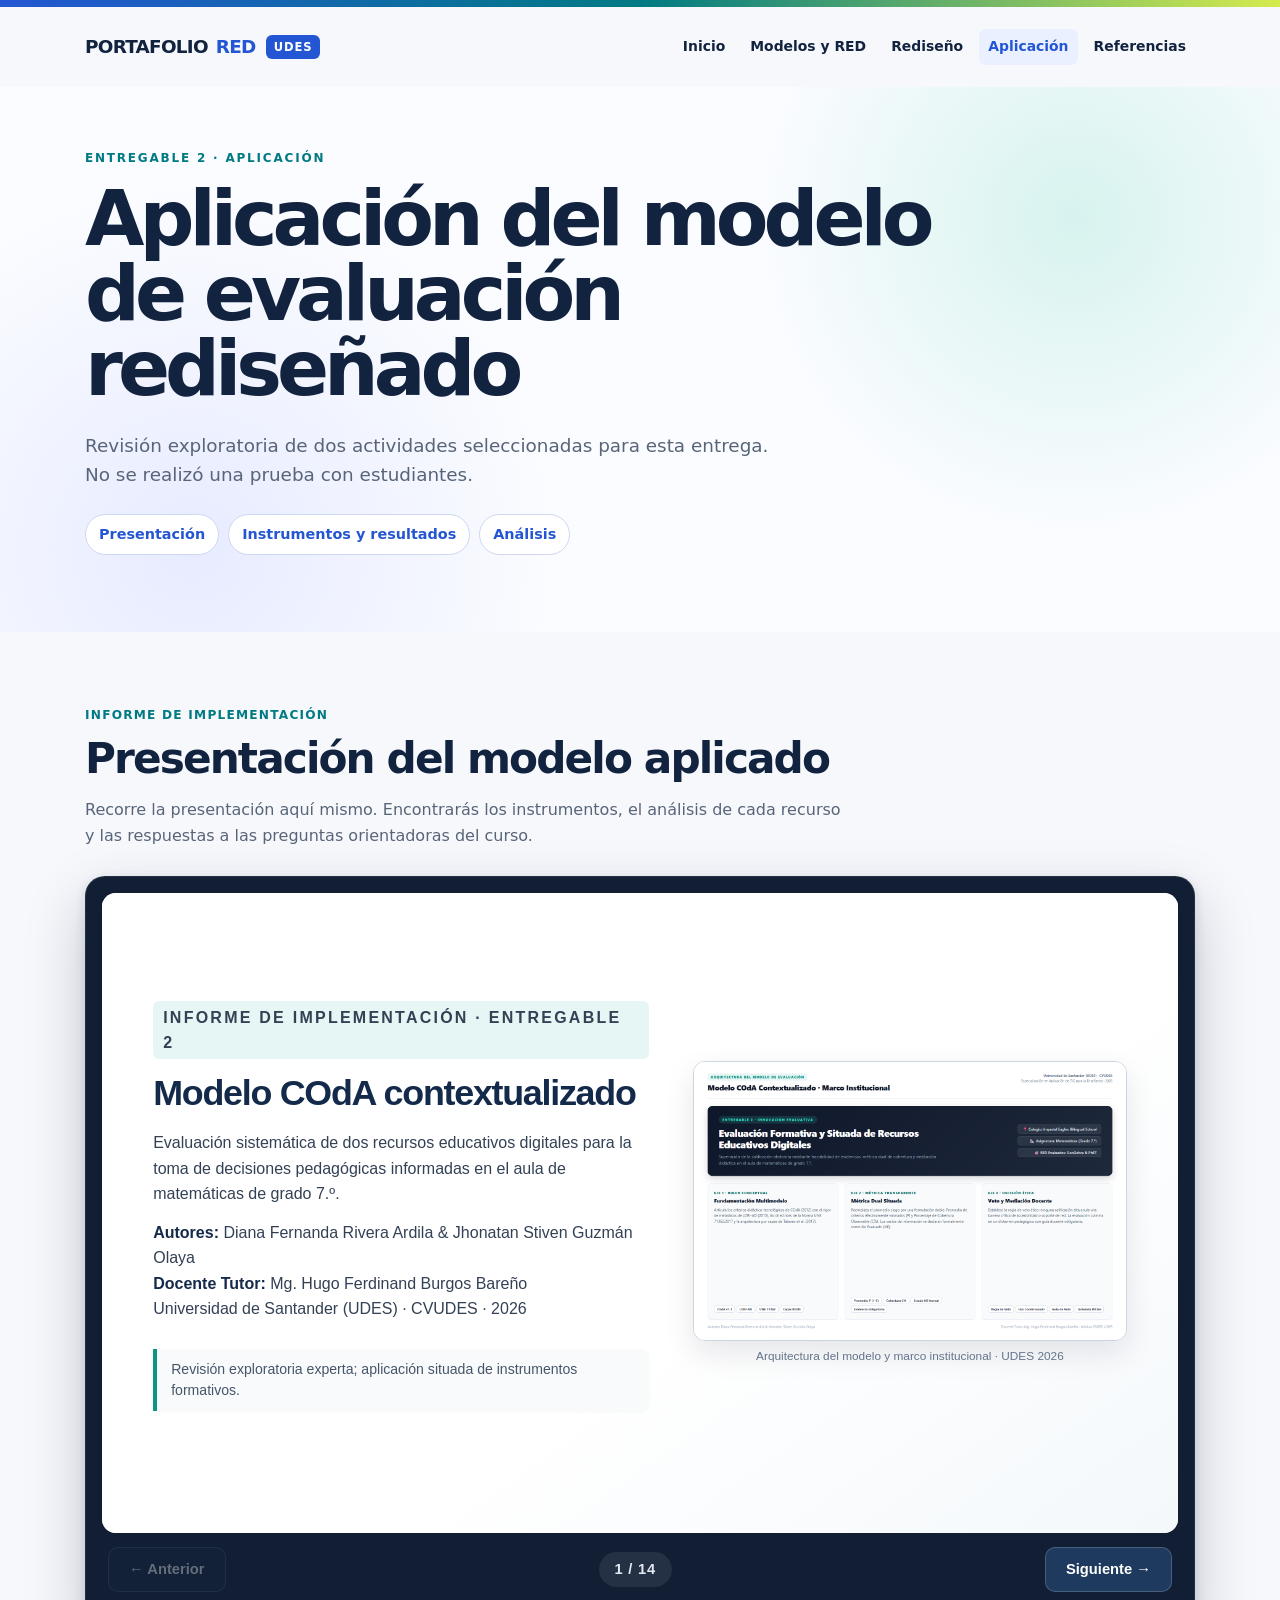
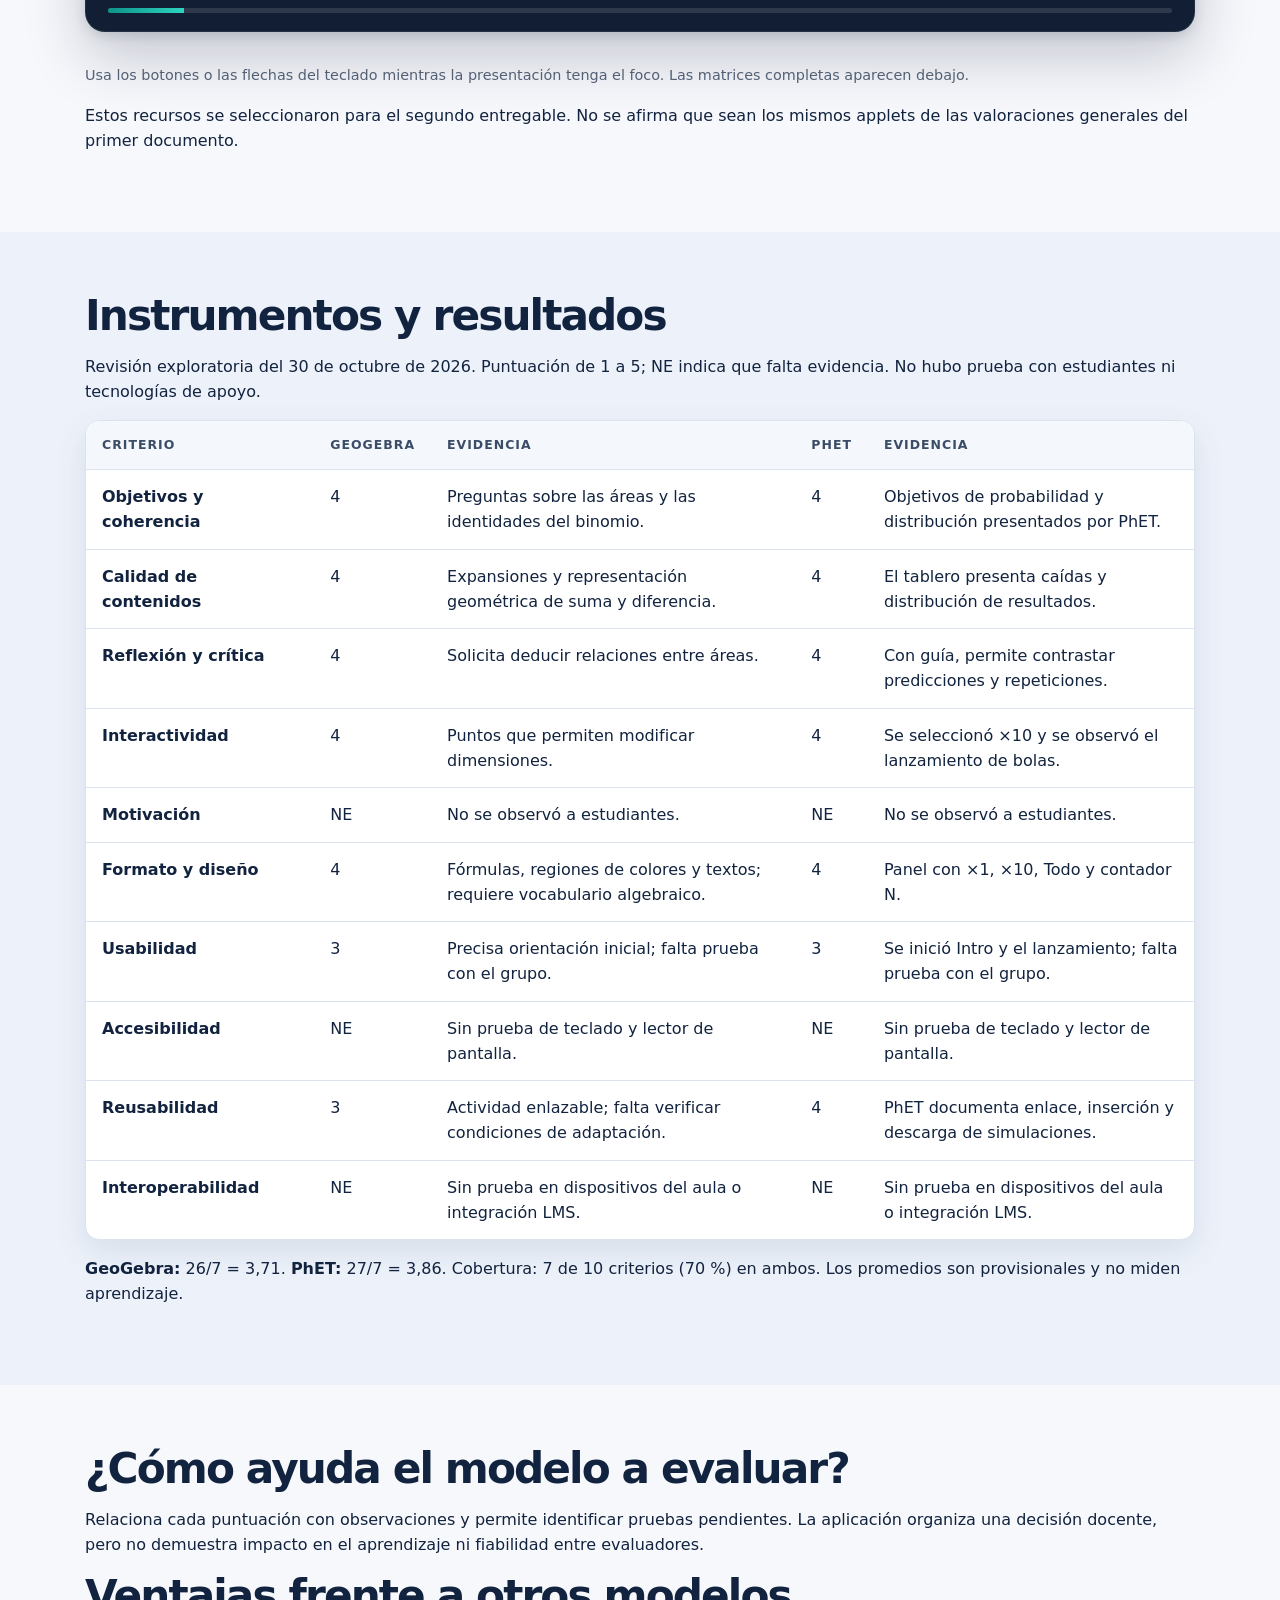
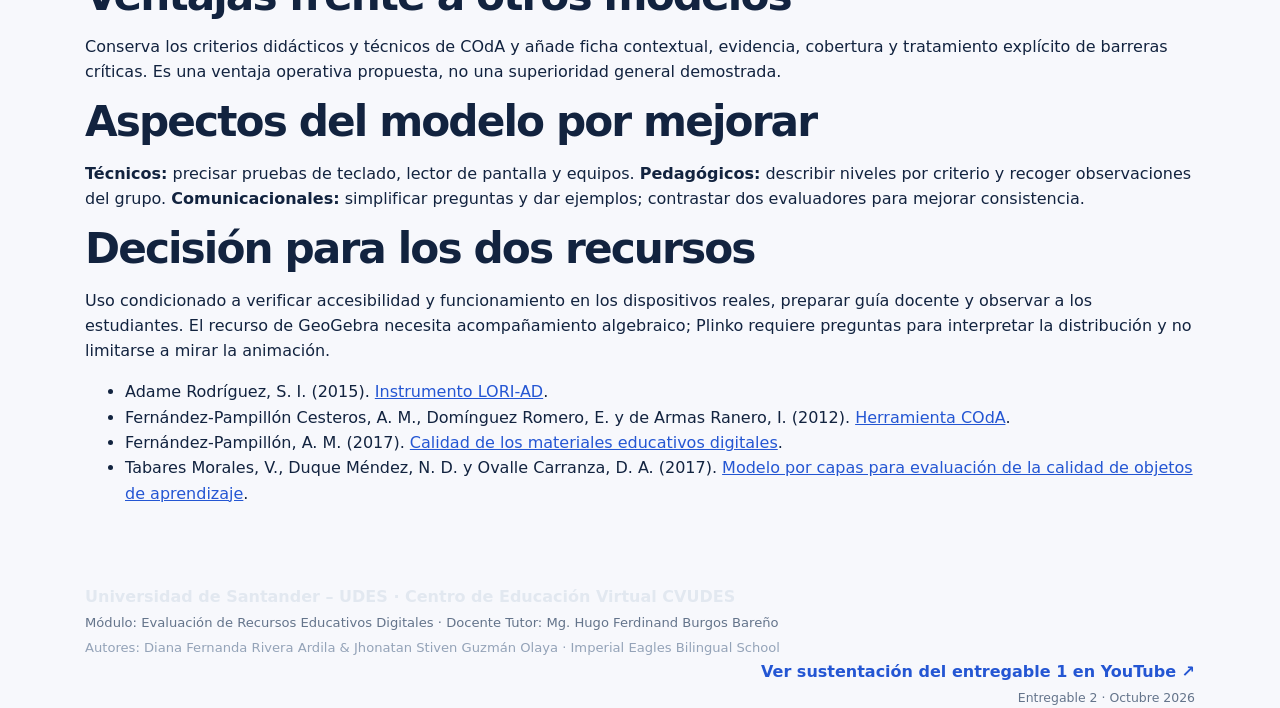
==== commit ec3b81a5: "Mejora visual premium: infografias y diseno editorial para la presentacion web" ====
--- a/aplicacion.html
+++ b/aplicacion.html
@@ -1,5 +1,141 @@
 <!doctype html><html lang="es"><head><meta charset="utf-8"><meta name="viewport" content="width=device-width,initial-scale=1"><meta name="description" content="Aplicación de LORI, COdA y HEODAR a dos recursos educativos digitales."><title>Aplicación del modelo | Portafolio RED</title><link rel="stylesheet" href="styles.css"><link rel="stylesheet" href="presentacion-integrada.css"><link rel="stylesheet" href="presentacion-pulida.css"></head><body><div class="topline"></div>
-</div><header class="shell"><nav class="nav"><a class="brand" href="index.html">PORTAFOLIO <span>RED</span> <span class="badge-udes">UDES</span></a><div class="links"><a href="index.html">Inicio</a><a href="modelos.html">Modelos y RED</a><a href="rediseno.html">Rediseño</a><a href="aplicacion.html">Aplicación</a><a href="referencias.html">Referencias</a></div></nav></header><main><section class="hero"><div class="shell"><p class="eyebrow">Entregable 2 · Aplicación</p><h1>Aplicación del modelo de evaluación rediseñado</h1><p class="lede">Revisión exploratoria de dos actividades seleccionadas para esta entrega. No se realizó una prueba con estudiantes.</p><div class="tabs"><a href="#presentacion">Presentación</a><a href="#resultados">Instrumentos y resultados</a><a href="#analisis">Análisis</a></div></div></section><section class="section" id="presentacion"><div class="shell"><p class="tag">Informe de implementación</p><h2>Presentación del modelo aplicado</h2><p class="presentation-intro">Recorre la presentación aquí mismo. Encontrarás los instrumentos, el análisis de cada recurso y las respuestas a las preguntas orientadoras del curso.</p><div class="deck" data-deck role="region" aria-roledescription="presentación" aria-label="Informe de implementación del modelo de evaluación"><div class="deck-stage"><article class="deck-slide deck-visual" tabindex="0" aria-label="Informe de implementación: Modelo COdA contextualizado"><p class="deck-top">Informe de implementación</p><h3>Modelo COdA contextualizado</h3><p>Evaluación de dos recursos educativos digitales para apoyar la selección docente.</p><p><strong>Jhonatan Stiven Guzmán Olaya y Diana Fernanda Rivera Ardila</strong><br>Universidad de Santander · 2026</p><p class="deck-note">Revisión exploratoria; no se realizó una prueba con estudiantes.</p><figure class="deck-side-figure"><img src="media/ilustracion-estudio.png" alt="Ilustración editorial de un cuaderno y una tableta"><figcaption>Ilustración conceptual</figcaption></figure></article><article class="deck-slide" tabindex="0" aria-label="Punto de partida: ¿Por qué rediseñar COdA?"><p class="deck-top">Punto de partida</p><h3>¿Por qué rediseñar COdA?</h3><p>Una puntuación global no explica por sí sola cómo se evaluó un recurso ni qué condiciones necesita el grupo para usarlo.</p><p>El modelo conserva criterios didácticos y técnicos, y añade evidencias, cobertura y registro de aspectos pendientes.</p><p class="deck-note">Referentes: COdA, LORI-AD, UNE 71362:2017 y modelo por capas.</p></article><article class="deck-slide deck-visual" tabindex="0" aria-label="Instrumento: Diez criterios para revisar un RED"><p class="deck-top">Instrumento</p><h3>Diez criterios para revisar un RED</h3><p><strong>Pedagógicos:</strong> objetivos, contenido, reflexión, interactividad y motivación.</p><p><strong>Técnicos y comunicacionales:</strong> diseño, usabilidad, accesibilidad, reusabilidad e interoperabilidad.</p><p>En cada criterio se anota un valor, la evidencia observada y la mejora o prueba pendiente.</p><figure class="deck-side-figure"><img src="media/ilustracion-instrumento.png" alt="Ilustración de una ficha de evaluación y una tableta"><figcaption>Ilustración conceptual</figcaption></figure></article><article class="deck-slide" tabindex="0" aria-label="Escala y metodología: De la observación a la decisión"><p class="deck-top">Escala y metodología</p><h3>De la observación a la decisión</h3><p>Escala de <strong>1 a 5</strong>; <strong>NE</strong> significa que no hay evidencia suficiente y <strong>NA</strong> que el criterio no aplica, con justificación.</p><ol><li>Seleccionar e identificar el recurso.</li><li>Aplicar la matriz y documentar evidencias.</li><li>Calcular promedio y cobertura.</li><li>Analizar barreras y recomendar mejoras.</li></ol><p class="deck-note">Una barrera crítica se revisa por separado, incluso si el promedio es alto.</p></article><article class="deck-slide" tabindex="0" aria-label="RED 1 · GeoGebra: Cuadrado de un binomio"><p class="deck-top">RED 1 · GeoGebra</p><h3>Cuadrado de un binomio</h3><div class="deck-split"><div><p>La actividad de Rafael Losada Liste relaciona las áreas de figuras con identidades algebraicas.</p><p>Las preguntas invitan a comparar representaciones y justificar relaciones.</p><p class="deck-note">Se seleccionó este applet concreto para el segundo entregable.</p></div><figure class="deck-figure"><img src="media/geo-captura.png" alt="Actividad de GeoGebra que muestra las regiones del cuadrado de un binomio"><figcaption>Captura de <a href="https://www.geogebra.org/m/aJpKqgHY">Cuadrado de un binomio</a>, Rafael Losada Liste, GeoGebra. Consultado el 30 de octubre de 2026.</figcaption></figure></div></article><article class="deck-slide" tabindex="0" aria-label="Aplicación · GeoGebra: Matriz de valoración"><p class="deck-top">Aplicación · GeoGebra</p><h3>Matriz de valoración</h3><div class="deck-table-wrap"><table class="deck-table"><thead><tr><th>Criterio</th><th>Valor</th></tr></thead><tbody><tr><td>Objetivos y coherencia</td><td>4</td></tr><tr><td>Calidad de contenido</td><td>4</td></tr><tr><td>Reflexión y crítica</td><td>4</td></tr><tr><td>Interactividad</td><td>4</td></tr><tr><td>Motivación</td><td>NE</td></tr><tr><td>Formato y diseño</td><td>4</td></tr><tr><td>Usabilidad</td><td>3</td></tr><tr><td>Accesibilidad</td><td>NE</td></tr><tr><td>Reusabilidad</td><td>3</td></tr><tr><td>Interoperabilidad</td><td>NE</td></tr></tbody></table></div><p class="deck-note">NE: no evaluado por falta de evidencia. Las observaciones por criterio están en la tabla completa debajo de la presentación.</p></article><article class="deck-slide deck-visual" tabindex="0" aria-label="Análisis · GeoGebra: Potencial para explicar relaciones algebraicas"><p class="deck-top">Análisis · GeoGebra</p><h3>Potencial para explicar relaciones algebraicas</h3><div class="deck-score"><div><strong>3,71</strong><br><span>promedio de 7 criterios</span></div><div><strong>70 %</strong><br><span>cobertura del instrumento</span></div></div><p>La actividad ofrece representaciones y preguntas de deducción. Requiere acompañamiento con el lenguaje algebraico.</p><p class="deck-note">Pendiente: motivación del grupo, accesibilidad y funcionamiento en los equipos escolares.</p><figure class="deck-side-figure"><img src="media/geo-captura.png" alt="Representación geométrica del cuadrado de un binomio en GeoGebra"><figcaption>GeoGebra · Rafael Losada Liste</figcaption></figure></article><article class="deck-slide" tabindex="0" aria-label="RED 2 · PhET: Probabilidad Plinko"><p class="deck-top">RED 2 · PhET</p><h3>Probabilidad Plinko</h3><div class="deck-split"><div><p>Un tablero de clavijas permite observar la caída de bolas y explorar frecuencias y distribuciones.</p><p>Durante la revisión se inició la pantalla Intro y se seleccionó un lanzamiento de diez bolas.</p></div><figure class="deck-figure"><img src="media/phet-captura.png" alt="Simulación Probabilidad Plinko con tablero de clavijas y recipientes"><figcaption>Captura de <a href="https://phet.colorado.edu/es/simulations/plinko-probability">Probabilidad Plinko</a>, PhET Interactive Simulations, University of Colorado Boulder. Consultado el 30 de octubre de 2026.</figcaption></figure></div></article><article class="deck-slide" tabindex="0" aria-label="Aplicación · PhET: Matriz de valoración"><p class="deck-top">Aplicación · PhET</p><h3>Matriz de valoración</h3><div class="deck-table-wrap"><table class="deck-table"><thead><tr><th>Criterio</th><th>Valor</th></tr></thead><tbody><tr><td>Objetivos y coherencia</td><td>4</td></tr><tr><td>Calidad de contenido</td><td>4</td></tr><tr><td>Reflexión y crítica</td><td>4</td></tr><tr><td>Interactividad</td><td>4</td></tr><tr><td>Motivación</td><td>NE</td></tr><tr><td>Formato y diseño</td><td>4</td></tr><tr><td>Usabilidad</td><td>3</td></tr><tr><td>Accesibilidad</td><td>NE</td></tr><tr><td>Reusabilidad</td><td>4</td></tr><tr><td>Interoperabilidad</td><td>NE</td></tr></tbody></table></div><p class="deck-note">NE: no evaluado por falta de evidencia. Las observaciones por criterio están en la tabla completa debajo de la presentación.</p></article><article class="deck-slide deck-visual" tabindex="0" aria-label="Análisis · PhET: Explorar el azar con preguntas guiadas"><p class="deck-top">Análisis · PhET</p><h3>Explorar el azar con preguntas guiadas</h3><div class="deck-score"><div><strong>3,86</strong><br><span>promedio de 7 criterios</span></div><div><strong>70 %</strong><br><span>cobertura del instrumento</span></div></div><p>La simulación facilita observar resultados y contrastar predicciones. La guía docente debe ayudar a interpretar la distribución.</p><p class="deck-note">Pendiente: motivación del grupo, accesibilidad y funcionamiento en los equipos escolares.</p><figure class="deck-side-figure"><img src="media/phet-captura.png" alt="Tablero de la simulación Probabilidad Plinko de PhET"><figcaption>PhET · University of Colorado Boulder</figcaption></figure></article><article class="deck-slide" tabindex="0" aria-label="Pregunta 1: ¿Cómo permite evaluar un RED?"><p class="deck-top">Pregunta 1</p><h3>¿Cómo permite evaluar un RED?</h3><p>El instrumento relaciona el propósito didáctico con características técnicas y exige justificar cada valoración con evidencias.</p><p>La cobertura y el registro NE hacen visibles las comprobaciones pendientes.</p><p class="deck-note">Esta revisión no demuestra el impacto en el aprendizaje ni la fiabilidad entre evaluadores.</p></article><article class="deck-slide" tabindex="0" aria-label="Pregunta 2: ¿Qué ventajas ofrece frente a otros modelos?"><p class="deck-top">Pregunta 2</p><h3>¿Qué ventajas ofrece frente a otros modelos?</h3><p>La ficha contextual, el registro de evidencia y la separación de barreras críticas facilitan una decisión situada.</p><p>COdA y LORI aportan los referentes; el procedimiento propuesto los adapta a una revisión docente.</p><p class="deck-note">Son ventajas operativas propuestas, no una superioridad general demostrada.</p></article><article class="deck-slide" tabindex="0" aria-label="Pregunta 3: ¿Qué debe mejorar en el modelo?"><p class="deck-top">Pregunta 3</p><h3>¿Qué debe mejorar en el modelo?</h3><ul><li><strong>Técnico:</strong> establecer pruebas reproducibles de teclado, lector de pantalla y dispositivos.</li><li><strong>Pedagógico:</strong> precisar los niveles de desempeño y observar el uso con estudiantes.</li><li><strong>Comunicacional:</strong> simplificar las preguntas, añadir ejemplos y contrastar las valoraciones de dos docentes.</li></ul></article><article class="deck-slide" tabindex="0" aria-label="Conclusión: Uso condicionado y mejora continua"><p class="deck-top">Conclusión</p><h3>Uso condicionado y mejora continua</h3><p>Ambos recursos tienen potencial para actividades guiadas. Antes de utilizarlos, es necesario verificar acceso y funcionamiento en el contexto real.</p><p>Los promedios son provisionales: 7 de los 10 criterios tienen puntuación en cada recurso.</p><p class="deck-note">Las matrices detalladas y las referencias completas aparecen a continuación en esta misma página.</p></article></div><div class="deck-controls"><button type="button" data-prev aria-label="Diapositiva anterior">← Anterior</button><span class="deck-counter" data-counter aria-live="polite"></span><button type="button" data-next aria-label="Diapositiva siguiente">Siguiente →</button></div><div class="deck-progress" aria-hidden="true"><span data-progress></span></div></div><p class="deck-nojs">Si los controles no están disponibles, desplázate para ver todas las diapositivas.</p><p class="small">Usa los botones o las flechas del teclado mientras la presentación tenga el foco. Las matrices completas aparecen debajo.</p><p>Estos recursos se seleccionaron para el segundo entregable. No se afirma que sean los mismos applets de las valoraciones generales del primer documento.</p></div></section><section class="section alt" id="resultados"><div class="shell"><h2>Instrumentos y resultados</h2><p>Revisión exploratoria del 30 de octubre de 2026. Puntuación de 1 a 5; NE indica que falta evidencia. No hubo prueba con estudiantes ni tecnologías de apoyo.</p><div class="table-wrap"><table class="eval-table"><thead><tr><th>Criterio</th><th>GeoGebra</th><th>Evidencia</th><th>PhET</th><th>Evidencia</th></tr></thead><tbody><tr><td>Objetivos y coherencia</td><td>4</td><td>Preguntas sobre las áreas y las identidades del binomio.</td><td>4</td><td>Objetivos de probabilidad y distribución presentados por PhET.</td></tr><tr><td>Calidad de contenidos</td><td>4</td><td>Expansiones y representación geométrica de suma y diferencia.</td><td>4</td><td>El tablero presenta caídas y distribución de resultados.</td></tr><tr><td>Reflexión y crítica</td><td>4</td><td>Solicita deducir relaciones entre áreas.</td><td>4</td><td>Con guía, permite contrastar predicciones y repeticiones.</td></tr><tr><td>Interactividad</td><td>4</td><td>Puntos que permiten modificar dimensiones.</td><td>4</td><td>Se seleccionó ×10 y se observó el lanzamiento de bolas.</td></tr><tr><td>Motivación</td><td>NE</td><td>No se observó a estudiantes.</td><td>NE</td><td>No se observó a estudiantes.</td></tr><tr><td>Formato y diseño</td><td>4</td><td>Fórmulas, regiones de colores y textos; requiere vocabulario algebraico.</td><td>4</td><td>Panel con ×1, ×10, Todo y contador N.</td></tr><tr><td>Usabilidad</td><td>3</td><td>Precisa orientación inicial; falta prueba con el grupo.</td><td>3</td><td>Se inició Intro y el lanzamiento; falta prueba con el grupo.</td></tr><tr><td>Accesibilidad</td><td>NE</td><td>Sin prueba de teclado y lector de pantalla.</td><td>NE</td><td>Sin prueba de teclado y lector de pantalla.</td></tr><tr><td>Reusabilidad</td><td>3</td><td>Actividad enlazable; falta verificar condiciones de adaptación.</td><td>4</td><td>PhET documenta enlace, inserción y descarga de simulaciones.</td></tr><tr><td>Interoperabilidad</td><td>NE</td><td>Sin prueba en dispositivos del aula o integración LMS.</td><td>NE</td><td>Sin prueba en dispositivos del aula o integración LMS.</td></tr></tbody></table></div><p><strong>GeoGebra:</strong> 26/7 = 3,71. <strong>PhET:</strong> 27/7 = 3,86. Cobertura: 7 de 10 criterios (70 %) en ambos. Los promedios son provisionales y no miden aprendizaje.</p></div></section><section class="section" id="analisis"><div class="shell"><h2>¿Cómo ayuda el modelo a evaluar?</h2><p>Relaciona cada puntuación con observaciones y permite identificar pruebas pendientes. La aplicación organiza una decisión docente, pero no demuestra impacto en el aprendizaje ni fiabilidad entre evaluadores.</p><h2>Ventajas frente a otros modelos</h2><p>Conserva los criterios didácticos y técnicos de COdA y añade ficha contextual, evidencia, cobertura y tratamiento explícito de barreras críticas. Es una ventaja operativa propuesta, no una superioridad general demostrada.</p><h2>Aspectos del modelo por mejorar</h2><p><strong>Técnicos:</strong> precisar pruebas de teclado, lector de pantalla y equipos. <strong>Pedagógicos:</strong> describir niveles por criterio y recoger observaciones del grupo. <strong>Comunicacionales:</strong> simplificar preguntas y dar ejemplos; contrastar dos evaluadores para mejorar consistencia.</p><h2>Decisión para los dos recursos</h2><p>Uso condicionado a verificar accesibilidad y funcionamiento en los dispositivos reales, preparar guía docente y observar a los estudiantes. El recurso de GeoGebra necesita acompañamiento algebraico; Plinko requiere preguntas para interpretar la distribución y no limitarse a mirar la animación.</p><ul><li>Adame Rodríguez, S. I. (2015). <a href="https://doi.org/10.13140/RG.2.1.4020.0164">Instrumento LORI-AD</a>.</li><li>Fernández-Pampillón Cesteros, A. M., Domínguez Romero, E. y de Armas Ranero, I. (2012). <a href="https://eprints.ucm.es/id/eprint/12533/">Herramienta COdA</a>.</li><li>Fernández-Pampillón, A. M. (2017). <a href="https://revaenor.aenor.com/revista/329/une-71362.html">Calidad de los materiales educativos digitales</a>.</li><li>Tabares Morales, V., Duque Méndez, N. D. y Ovalle Carranza, D. A. (2017). <a href="https://doi.org/10.24320/redie.2017.19.3.1128">Modelo por capas para evaluación de la calidad de objetos de aprendizaje</a>.</li></ul></div></section></main><footer class="academic-footer">
+</div><header class="shell"><nav class="nav"><a class="brand" href="index.html">PORTAFOLIO <span>RED</span> <span class="badge-udes">UDES</span></a><div class="links"><a href="index.html">Inicio</a><a href="modelos.html">Modelos y RED</a><a href="rediseno.html">Rediseño</a><a href="aplicacion.html">Aplicación</a><a href="referencias.html">Referencias</a></div></nav></header><main><section class="hero"><div class="shell"><p class="eyebrow">Entregable 2 · Aplicación</p><h1>Aplicación del modelo de evaluación rediseñado</h1><p class="lede">Revisión exploratoria de dos actividades seleccionadas para esta entrega. No se realizó una prueba con estudiantes.</p><div class="tabs"><a href="#presentacion">Presentación</a><a href="#resultados">Instrumentos y resultados</a><a href="#analisis">Análisis</a></div></div></section><section class="section" id="presentacion"><div class="shell"><p class="tag">Informe de implementación</p><h2>Presentación del modelo aplicado</h2><p class="presentation-intro">Recorre la presentación aquí mismo. Encontrarás los instrumentos, el análisis de cada recurso y las respuestas a las preguntas orientadoras del curso.</p><div class="deck" data-deck role="region" aria-roledescription="presentación" aria-label="Informe de implementación del modelo de evaluación"><div class="deck-stage"><article class="deck-slide deck-visual" tabindex="0" aria-label="Informe de implementación: Modelo COdA contextualizado">
+<div class="deck-content">
+<p class="deck-top">Informe de implementación · Entregable 2</p>
+<h3>Modelo COdA contextualizado</h3>
+<p>Evaluación sistemática de dos recursos educativos digitales para la toma de decisiones pedagógicas informadas en el aula de matemáticas de grado 7.º.</p>
+<p><strong>Autores:</strong> Diana Fernanda Rivera Ardila & Jhonatan Stiven Guzmán Olaya<br>
+<strong>Docente Tutor:</strong> Mg. Hugo Ferdinand Burgos Bareño<br>
+Universidad de Santander (UDES) · CVUDES · 2026</p>
+<p class="deck-note">Revisión exploratoria experta; aplicación situada de instrumentos formativos.</p>
+</div>
+<figure class="deck-side-figure">
+<img src="media/infografia-portada-modelo.png" alt="Infografía institucional: Arquitectura del Modelo COdA Contextualizado UDES">
+<figcaption>Arquitectura del modelo y marco institucional · UDES 2026</figcaption>
+</figure>
+</article><article class="deck-slide deck-visual" tabindex="0" aria-label="Punto de partida: ¿Por qué rediseñar COdA?">
+<div class="deck-content">
+<p class="deck-top">Punto de partida</p>
+<h3>¿Por qué rediseñar COdA?</h3>
+<p>Una puntuación global numérica no explica por sí sola cómo se evaluó un recurso ni qué condiciones reales requiere el grupo para aprovecharlo en el aula.</p>
+<p>El modelo rediseñado conserva los criterios didácticos y técnicos de COdA, incorporando registro sistemático de evidencias, cálculo de cobertura y detección temprana de barreras críticas.</p>
+<p class="deck-note">Referentes integrados: COdA (2012), LORI-AD (2015), UNE 71362:2017 y modelo por capas de Tabares et al. (2017).</p>
+</div>
+<figure class="deck-side-figure">
+<img src="media/infografia-enfoque-comparado.png" alt="Infografía comparativa: Enfoque tradicional de evaluación vs Modelo COdA contextualizado con evidencias y cobertura">
+<figcaption>Comparación metodológica · COdA tradicional vs. COdA contextualizado UDES</figcaption>
+</figure>
+</article><article class="deck-slide deck-visual" tabindex="0" aria-label="Instrumento: Diez criterios para revisar un RED">
+<div class="deck-content">
+<p class="deck-top">Instrumento de valoración</p>
+<h3>Diez criterios organizados por dimensiones</h3>
+<p><strong>Dimensión Pedagógica (1–5):</strong> Objetivos y coherencia didáctica, Calidad de contenidos, Capacidad de generar reflexión, Interactividad y adaptabilidad, Motivación e interés.</p>
+<p><strong>Dimensión Técnica y Comunicacional (6–10):</strong> Formato y diseño visual, Usabilidad e interfaz, Accesibilidad universal, Reusabilidad y modularidad, Interoperabilidad técnica.</p>
+<p class="deck-note">Cada criterio integra puntuación (1-5), registro cualitativo de evidencias y acciones pendientes.</p>
+</div>
+<figure class="deck-side-figure">
+<img src="media/infografia-dimensiones-criterios.png" alt="Infografía de la matriz de 10 criterios organizados por dimensiones didáctica y técnica">
+<figcaption>Matriz de 10 criterios: Dimensión Pedagógica y Técnica</figcaption>
+</figure>
+</article><article class="deck-slide deck-visual" tabindex="0" aria-label="Escala y metodología: De la observación a la decisión">
+<div class="deck-content">
+<p class="deck-top">Escala y metodología</p>
+<h3>De la observación a la decisión</h3>
+<p>Escala estandarizada de <strong>1 a 5</strong>; <strong>NE</strong> registra falta de evidencia observable y <strong>NA</strong> criterios no aplicables justificados.</p>
+<ol>
+<li><strong>Fase 1:</strong> Ficha técnica y contexto de uso en grado 7.º.</li>
+<li><strong>Fase 2:</strong> Matriz de 10 criterios con descriptores y evidencias.</li>
+<li><strong>Fase 3:</strong> Métrica dual de promedio (<em>P</em>) y cobertura ($C\%$).</li>
+<li><strong>Fase 4:</strong> Detección de barreras críticas y mediación docente.</li>
+</ol>
+<p class="deck-note">Una barrera crítica de accesibilidad o conectividad condiciona el uso pedagógico aun con un promedio alto.</p>
+</div>
+<figure class="deck-side-figure">
+<img src="media/infografia-metodologia-4fases.png" alt="Infografía de la ruta metodológica en cuatro fases del modelo rediseñado">
+<figcaption>Ruta metodológica en 4 fases del modelo rediseñado</figcaption>
+</figure>
+</article><article class="deck-slide" tabindex="0" aria-label="RED 1 · GeoGebra: Cuadrado de un binomio"><p class="deck-top">RED 1 · GeoGebra</p><h3>Cuadrado de un binomio</h3><div class="deck-split"><div><p>La actividad de Rafael Losada Liste relaciona las áreas de figuras con identidades algebraicas.</p><p>Las preguntas invitan a comparar representaciones y justificar relaciones.</p><p class="deck-note">Se seleccionó este applet concreto para el segundo entregable.</p></div><figure class="deck-figure"><img src="media/geo-captura.png" alt="Actividad de GeoGebra que muestra las regiones del cuadrado de un binomio"><figcaption>Captura de <a href="https://www.geogebra.org/m/aJpKqgHY">Cuadrado de un binomio</a>, Rafael Losada Liste, GeoGebra. Consultado el 30 de octubre de 2026.</figcaption></figure></div></article><article class="deck-slide" tabindex="0" aria-label="Aplicación · GeoGebra: Matriz de valoración"><p class="deck-top">Aplicación · GeoGebra</p><h3>Matriz de valoración</h3><div class="deck-table-wrap"><table class="deck-table"><thead><tr><th>Criterio</th><th>Valor</th></tr></thead><tbody><tr><td>Objetivos y coherencia</td><td>4</td></tr><tr><td>Calidad de contenido</td><td>4</td></tr><tr><td>Reflexión y crítica</td><td>4</td></tr><tr><td>Interactividad</td><td>4</td></tr><tr><td>Motivación</td><td>NE</td></tr><tr><td>Formato y diseño</td><td>4</td></tr><tr><td>Usabilidad</td><td>3</td></tr><tr><td>Accesibilidad</td><td>NE</td></tr><tr><td>Reusabilidad</td><td>3</td></tr><tr><td>Interoperabilidad</td><td>NE</td></tr></tbody></table></div><p class="deck-note">NE: no evaluado por falta de evidencia. Las observaciones por criterio están en la tabla completa debajo de la presentación.</p></article><article class="deck-slide deck-visual" tabindex="0" aria-label="Análisis · GeoGebra: Potencial para explicar relaciones algebraicas">
+<div class="deck-content">
+<p class="deck-top">Análisis · GeoGebra</p>
+<h3>Potencial para explicar relaciones algebraicas</h3>
+<div class="deck-score">
+<div><strong>3,71</strong><br><span>promedio de 7 criterios</span></div>
+<div><strong>70 %</strong><br><span>cobertura del instrumento</span></div>
+</div>
+<p>La actividad de Rafael Losada Liste ofrece alta riqueza semiótica y dinamismo geométrico para deducir identidades algebraicas. Requiere andamiaje docente en la formalización simbólica.</p>
+<p class="deck-note">Aspectos pendientes: motivación en aula, accesibilidad universal y compatibilidad en equipos del colegio.</p>
+</div>
+<figure class="deck-side-figure">
+<img src="media/geo-analisis-card.png" alt="Ficha ejecutiva de análisis GeoGebra: Cuadrado de un binomio con métricas y mediación docente">
+<figcaption>Ficha analítica y mediación didáctica · GeoGebra</figcaption>
+</figure>
+</article><article class="deck-slide" tabindex="0" aria-label="RED 2 · PhET: Probabilidad Plinko"><p class="deck-top">RED 2 · PhET</p><h3>Probabilidad Plinko</h3><div class="deck-split"><div><p>Un tablero de clavijas permite observar la caída de bolas y explorar frecuencias y distribuciones.</p><p>Durante la revisión se inició la pantalla Intro y se seleccionó un lanzamiento de diez bolas.</p></div><figure class="deck-figure"><img src="media/phet-captura.png" alt="Simulación Probabilidad Plinko con tablero de clavijas y recipientes"><figcaption>Captura de <a href="https://phet.colorado.edu/es/simulations/plinko-probability">Probabilidad Plinko</a>, PhET Interactive Simulations, University of Colorado Boulder. Consultado el 30 de octubre de 2026.</figcaption></figure></div></article><article class="deck-slide" tabindex="0" aria-label="Aplicación · PhET: Matriz de valoración"><p class="deck-top">Aplicación · PhET</p><h3>Matriz de valoración</h3><div class="deck-table-wrap"><table class="deck-table"><thead><tr><th>Criterio</th><th>Valor</th></tr></thead><tbody><tr><td>Objetivos y coherencia</td><td>4</td></tr><tr><td>Calidad de contenido</td><td>4</td></tr><tr><td>Reflexión y crítica</td><td>4</td></tr><tr><td>Interactividad</td><td>4</td></tr><tr><td>Motivación</td><td>NE</td></tr><tr><td>Formato y diseño</td><td>4</td></tr><tr><td>Usabilidad</td><td>3</td></tr><tr><td>Accesibilidad</td><td>NE</td></tr><tr><td>Reusabilidad</td><td>4</td></tr><tr><td>Interoperabilidad</td><td>NE</td></tr></tbody></table></div><p class="deck-note">NE: no evaluado por falta de evidencia. Las observaciones por criterio están en la tabla completa debajo de la presentación.</p></article><article class="deck-slide deck-visual" tabindex="0" aria-label="Análisis · PhET: Explorar el azar con preguntas guiadas">
+<div class="deck-content">
+<p class="deck-top">Análisis · PhET</p>
+<h3>Explorar el azar con preguntas guiadas</h3>
+<div class="deck-score">
+<div><strong>3,86</strong><br><span>promedio de 7 criterios</span></div>
+<div><strong>70 %</strong><br><span>cobertura del instrumento</span></div>
+</div>
+<p>La simulación de la Universidad de Colorado Boulder facilita la modelación estocástica y la visualización de la distribución binomial mediante experimentación activa e interactiva.</p>
+<p class="deck-note">Aspectos pendientes: motivación afectiva, verificación de lectores de pantalla y desempeño en tabletas del aula.</p>
+</div>
+<figure class="deck-side-figure">
+<img src="media/phet-analisis-card.png" alt="Ficha ejecutiva de análisis PhET: Probabilidad Plinko con métricas y mediación docente">
+<figcaption>Ficha analítica y mediación didáctica · PhET</figcaption>
+</figure>
+</article><article class="deck-slide deck-visual" tabindex="0" aria-label="Pregunta 1: ¿Cómo permite evaluar un RED?">
+<div class="deck-content">
+<p class="deck-top">Pregunta Orientadora 1</p>
+<h3>¿De qué manera permite una adecuada evaluación?</h3>
+<p>El modelo rediseñado ancla la valoración a los propósitos didácticos y al contexto curricular específico de grado 7.º, superando la calificación abstracta de objetos digitales aislados.</p>
+<p>Exige documentar evidencias observables para cada puntaje, y transparenta la incertidumbre mediante el estado No Evaluado (NE) y la métrica de cobertura.</p>
+<p class="deck-note">La evaluación formativa informa la decisión pedagógica y orienta la mediación en el aula.</p>
+</div>
+<figure class="deck-side-figure">
+<img src="media/infografia-adecuada-evaluacion.png" alt="Infografía de mecanismos para una adecuada evaluación: contextualización, trazabilidad y transparencia">
+<figcaption>Mecanismos de rigor evaluativo: contexto, evidencia y cobertura</figcaption>
+</figure>
+</article><article class="deck-slide deck-visual" tabindex="0" aria-label="Pregunta 2: ¿Qué ventajas ofrece frente a otros modelos?">
+<div class="deck-content">
+<p class="deck-top">Pregunta Orientadora 2</p>
+<h3>¿Qué ventajas tiene frente a otros modelos?</h3>
+<p>A diferencia de COdA estándar, LORI-AD o UNE 71362 —que buscan auditorías formales o catalogación en repositorios—, este modelo fue rediseñado para la toma de decisiones del docente en ejercicio.</p>
+<p>Aporta cuatro ventajas operativas: ficha técnica curricular, registro mandatorio de evidencias, regla de veto ético y vinculación con la mediación en aula.</p>
+<p class="deck-note">Ventajas operativas situadas para la práctica pedagógica real.</p>
+</div>
+<figure class="deck-side-figure">
+<img src="media/infografia-ventajas-mercado.png" alt="Matriz comparativa de ventajas frente a COdA estándar, LORI-AD y Norma UNE 71362">
+<figcaption>Benchmarking comparativo frente a modelos del mercado</figcaption>
+</figure>
+</article><article class="deck-slide deck-visual" tabindex="0" aria-label="Pregunta 3: ¿Qué debe mejorar en el modelo?">
+<div class="deck-content">
+<p class="deck-top">Pregunta 3</p>
+<h3>¿Qué elementos deben mejorarse en el modelo?</h3>
+<ul>
+<li><strong>Dimensión Técnica:</strong> incorporar protocolos reproducibles de navegación por teclado, contraste y lectores de pantalla (NVDA/TalkBack).</li>
+<li><strong>Dimensión Pedagógica:</strong> calibrar rúbricas analíticas con descriptores de logro y observar la mediación en aula real.</li>
+<li><strong>Dimensión Comunicacional:</strong> unificar lenguaje para docentes de diversas áreas y contrastar juicios entre pares evaluadores.</li>
+</ul>
+<p class="deck-note">Propuesta de evolución sistemática basada en la práctica reflexiva docente.</p>
+</div>
+<figure class="deck-side-figure">
+<img src="media/infografia-tres-pilares-mejora.png" alt="Infografía de tres pilares de mejora: Técnico, Pedagógico y Comunicacional">
+<figcaption>Dimensiones de mejora continua del modelo rediseñado</figcaption>
+</figure>
+</article><article class="deck-slide deck-visual" tabindex="0" aria-label="Conclusión: Uso condicionado y mejora continua">
+<div class="deck-content">
+<p class="deck-top">Conclusión del Entregable 2</p>
+<h3>Uso condicionado y mediación docente</h3>
+<p>Tanto GeoGebra (3,71 / 70 %) como PhET (3,86 / 70 %) evidencian alto potencial didáctico para grado 7.º, sujetos a mediación docente explícita que prevenga el uso intuitivo superficial.</p>
+<p>Los promedios son estimaciones provisionales. La regla de veto ético exige verificar accesibilidad y hardware en la sala de sistemas antes del despliegue masivo.</p>
+<p class="deck-note">Las matrices detalladas y referencias completas continúan en la sección inferior.</p>
+</div>
+<figure class="deck-side-figure">
+<img src="media/infografia-dictamen-final.png" alt="Infografía de síntesis ejecutiva y dictamen docente de uso condicionado">
+<figcaption>Dictamen de adopción pedagógica y principio de responsabilidad</figcaption>
+</figure>
+</article></div><div class="deck-controls"><button type="button" data-prev aria-label="Diapositiva anterior">← Anterior</button><span class="deck-counter" data-counter aria-live="polite"></span><button type="button" data-next aria-label="Diapositiva siguiente">Siguiente →</button></div><div class="deck-progress" aria-hidden="true"><span data-progress></span></div></div><p class="deck-nojs">Si los controles no están disponibles, desplázate para ver todas las diapositivas.</p><p class="small">Usa los botones o las flechas del teclado mientras la presentación tenga el foco. Las matrices completas aparecen debajo.</p><p>Estos recursos se seleccionaron para el segundo entregable. No se afirma que sean los mismos applets de las valoraciones generales del primer documento.</p></div></section><section class="section alt" id="resultados"><div class="shell"><h2>Instrumentos y resultados</h2><p>Revisión exploratoria del 30 de octubre de 2026. Puntuación de 1 a 5; NE indica que falta evidencia. No hubo prueba con estudiantes ni tecnologías de apoyo.</p><div class="table-wrap"><table class="eval-table"><thead><tr><th>Criterio</th><th>GeoGebra</th><th>Evidencia</th><th>PhET</th><th>Evidencia</th></tr></thead><tbody><tr><td>Objetivos y coherencia</td><td>4</td><td>Preguntas sobre las áreas y las identidades del binomio.</td><td>4</td><td>Objetivos de probabilidad y distribución presentados por PhET.</td></tr><tr><td>Calidad de contenidos</td><td>4</td><td>Expansiones y representación geométrica de suma y diferencia.</td><td>4</td><td>El tablero presenta caídas y distribución de resultados.</td></tr><tr><td>Reflexión y crítica</td><td>4</td><td>Solicita deducir relaciones entre áreas.</td><td>4</td><td>Con guía, permite contrastar predicciones y repeticiones.</td></tr><tr><td>Interactividad</td><td>4</td><td>Puntos que permiten modificar dimensiones.</td><td>4</td><td>Se seleccionó ×10 y se observó el lanzamiento de bolas.</td></tr><tr><td>Motivación</td><td>NE</td><td>No se observó a estudiantes.</td><td>NE</td><td>No se observó a estudiantes.</td></tr><tr><td>Formato y diseño</td><td>4</td><td>Fórmulas, regiones de colores y textos; requiere vocabulario algebraico.</td><td>4</td><td>Panel con ×1, ×10, Todo y contador N.</td></tr><tr><td>Usabilidad</td><td>3</td><td>Precisa orientación inicial; falta prueba con el grupo.</td><td>3</td><td>Se inició Intro y el lanzamiento; falta prueba con el grupo.</td></tr><tr><td>Accesibilidad</td><td>NE</td><td>Sin prueba de teclado y lector de pantalla.</td><td>NE</td><td>Sin prueba de teclado y lector de pantalla.</td></tr><tr><td>Reusabilidad</td><td>3</td><td>Actividad enlazable; falta verificar condiciones de adaptación.</td><td>4</td><td>PhET documenta enlace, inserción y descarga de simulaciones.</td></tr><tr><td>Interoperabilidad</td><td>NE</td><td>Sin prueba en dispositivos del aula o integración LMS.</td><td>NE</td><td>Sin prueba en dispositivos del aula o integración LMS.</td></tr></tbody></table></div><p><strong>GeoGebra:</strong> 26/7 = 3,71. <strong>PhET:</strong> 27/7 = 3,86. Cobertura: 7 de 10 criterios (70 %) en ambos. Los promedios son provisionales y no miden aprendizaje.</p></div></section><section class="section" id="analisis"><div class="shell"><h2>¿Cómo ayuda el modelo a evaluar?</h2><p>Relaciona cada puntuación con observaciones y permite identificar pruebas pendientes. La aplicación organiza una decisión docente, pero no demuestra impacto en el aprendizaje ni fiabilidad entre evaluadores.</p><h2>Ventajas frente a otros modelos</h2><p>Conserva los criterios didácticos y técnicos de COdA y añade ficha contextual, evidencia, cobertura y tratamiento explícito de barreras críticas. Es una ventaja operativa propuesta, no una superioridad general demostrada.</p><h2>Aspectos del modelo por mejorar</h2><p><strong>Técnicos:</strong> precisar pruebas de teclado, lector de pantalla y equipos. <strong>Pedagógicos:</strong> describir niveles por criterio y recoger observaciones del grupo. <strong>Comunicacionales:</strong> simplificar preguntas y dar ejemplos; contrastar dos evaluadores para mejorar consistencia.</p><h2>Decisión para los dos recursos</h2><p>Uso condicionado a verificar accesibilidad y funcionamiento en los dispositivos reales, preparar guía docente y observar a los estudiantes. El recurso de GeoGebra necesita acompañamiento algebraico; Plinko requiere preguntas para interpretar la distribución y no limitarse a mirar la animación.</p><ul><li>Adame Rodríguez, S. I. (2015). <a href="https://doi.org/10.13140/RG.2.1.4020.0164">Instrumento LORI-AD</a>.</li><li>Fernández-Pampillón Cesteros, A. M., Domínguez Romero, E. y de Armas Ranero, I. (2012). <a href="https://eprints.ucm.es/id/eprint/12533/">Herramienta COdA</a>.</li><li>Fernández-Pampillón, A. M. (2017). <a href="https://revaenor.aenor.com/revista/329/une-71362.html">Calidad de los materiales educativos digitales</a>.</li><li>Tabares Morales, V., Duque Méndez, N. D. y Ovalle Carranza, D. A. (2017). <a href="https://doi.org/10.24320/redie.2017.19.3.1128">Modelo por capas para evaluación de la calidad de objetos de aprendizaje</a>.</li></ul></div></section></main><footer class="academic-footer">
   <div class="shell">
     <div>
       <p style="margin:0 0 4px; font-weight:700; color:#E2E8F0;">Universidad de Santander – UDES · Centro de Educación Virtual CVUDES</p>
--- a/presentacion-pulida.css
+++ b/presentacion-pulida.css
@@ -1,17 +1,381 @@
-/* Un lienzo consistente, con una paleta serena y contraste suficiente. */
-.deck{background:#183448;box-shadow:0 20px 50px rgba(30,49,58,.15)}
-.deck.js-ready .deck-stage{height:clamp(490px,51vw,590px)}
-.deck.js-ready .deck-slide{height:100%;min-height:0;overflow:auto;justify-content:center;padding:clamp(30px,4vw,54px);background:#f9f7f1}
-.deck.js-ready .deck-slide:nth-child(4n+2){background:#eef4ef}
-.deck.js-ready .deck-slide:nth-child(4n+3){background:#f7f3eb}
-.deck.js-ready .deck-slide:nth-child(4n){background:#edf2f4}
-.deck-slide h3{color:#23394a;font-size:clamp(1.85rem,3vw,2.8rem);letter-spacing:-.035em}
-.deck-top{color:#3e7771}.deck-note{border-color:#ba795c;color:#53616a}.deck-score strong{color:#407e77}
-.deck-table th{background:#e5ede9;color:#38544f}.deck-table td:last-child{color:#315f5c}.deck-table th,.deck-table td{padding:6px 10px}
-.deck-controls button{background:#f9f7f1;border-color:#b8c5c0;color:#23394a}.deck-controls button:hover:not(:disabled){background:#dcebe5}.deck-progress span{background:#c98d6d}
-.deck-visual>*:not(.deck-side-figure){max-width:53%}.deck-visual .deck-side-figure{position:absolute;right:5%;top:50%;transform:translateY(-50%);width:35%;margin:0}
-.deck-side-figure img{display:block;width:100%;height:250px;object-fit:cover;border-radius:8px;background:#fff}.deck-side-figure figcaption{font-size:.72rem;color:#63736e;margin-top:6px;line-height:1.3}
-.deck-slide:nth-child(7) .deck-side-figure img,.deck-slide:nth-child(10) .deck-side-figure img{object-fit:contain;border:1px solid #d6e1db}
-.deck-figure img{border-color:#d6e1db;border-radius:8px}.deck-split{gap:28px}
-.deck-slide:focus-visible{outline:3px solid #c98d6d;outline-offset:-3px}
-@media(max-width:700px){.deck.js-ready .deck-stage{height:590px}.deck.js-ready .deck-slide{padding:27px 22px;justify-content:flex-start}.deck-slide h3{font-size:1.7rem}.deck-visual>*:not(.deck-side-figure){max-width:none}.deck-visual .deck-side-figure{position:static;transform:none;width:100%;margin-top:12px}.deck-side-figure img{height:165px;object-fit:cover}.deck-slide:nth-child(7) .deck-side-figure img,.deck-slide:nth-child(10) .deck-side-figure img{height:130px}.deck-split{grid-template-columns:1fr;gap:10px}.deck-figure img{max-height:170px}.deck-table{min-width:0;font-size:.85rem}.deck-table th,.deck-table td{padding:5px 7px}.deck-score{gap:25px;margin:8px 0 14px}.deck-score strong{font-size:2.6rem}}
+/* ===================================================================
+   PRESENTACIÓN EJECUTIVA PREMIUM · PORTAFOLIO RED UDES
+   Paleta: Deep Navy (#142A4B, #17365D), Slate (#334155, #64748B), 
+           Teal (#0F766E, #0D9488), Amber/Coral (#D97706, #C98D6D), Warm White (#F8FAFC)
+   =================================================================== */
+
+.deck {
+  background: #111e33;
+  border-radius: 20px;
+  padding: 16px;
+  box-shadow: 0 24px 60px rgba(10, 25, 47, 0.22), 0 4px 12px rgba(10, 25, 47, 0.12);
+  border: 1px solid rgba(255, 255, 255, 0.08);
+  margin: 28px 0 32px;
+  position: relative;
+  font-family: -apple-system, BlinkMacSystemFont, "Segoe UI", Roboto, Helvetica, Arial, sans-serif;
+}
+
+.deck-stage {
+  background: #ffffff;
+  border-radius: 14px;
+  overflow: hidden;
+  box-shadow: inset 0 1px 3px rgba(0, 0, 0, 0.04);
+}
+
+.deck.js-ready .deck-stage {
+  min-height: 520px;
+  height: clamp(520px, 53vw, 640px);
+}
+
+.deck.js-ready .deck-slide {
+  height: 100%;
+  box-sizing: border-box;
+  padding: clamp(28px, 4vw, 52px);
+  overflow-y: auto;
+  display: flex;
+  flex-direction: column;
+  justify-content: center;
+  background: linear-gradient(145deg, #ffffff 60%, #f4f8fb 100%);
+  position: relative;
+}
+
+/* Subtle alternation of background nuances for visual rhythm */
+.deck.js-ready .deck-slide:nth-child(even) {
+  background: linear-gradient(145deg, #ffffff 60%, #f0f7f6 100%);
+}
+
+.deck-slide:focus-visible {
+  outline: 3px solid #0d9488;
+  outline-offset: -3px;
+}
+
+/* Typography */
+.deck-top {
+  display: inline-block;
+  color: #0f766e;
+  font-size: 0.76rem;
+  font-weight: 800;
+  letter-spacing: 0.14em;
+  text-transform: uppercase;
+  margin: 0 0 10px;
+  background: #e6f6f4;
+  padding: 4px 10px;
+  border-radius: 6px;
+  align-self: flex-start;
+}
+
+.deck-slide h3 {
+  color: #142a4b;
+  font-size: clamp(1.8rem, 2.8vw, 2.7rem);
+  font-weight: 800;
+  letter-spacing: -0.035em;
+  line-height: 1.15;
+  margin: 0 0 16px;
+  max-width: 900px;
+}
+
+.deck-slide p,
+.deck-slide li {
+  font-size: clamp(0.98rem, 1.25vw, 1.14rem);
+  line-height: 1.58;
+  color: #334155;
+}
+
+.deck-slide p {
+  margin: 0 0 14px;
+}
+
+.deck-slide strong {
+  color: #142a4b;
+}
+
+.deck-slide ul,
+.deck-slide ol {
+  padding-left: 1.3rem;
+  margin: 10px 0 16px;
+  color: #334155;
+}
+
+.deck-slide li {
+  margin: 8px 0;
+}
+
+.deck-note {
+  font-size: 0.88rem !important;
+  line-height: 1.5 !important;
+  color: #475569 !important;
+  background: #f8fafc;
+  border-left: 4px solid #0d9488;
+  padding: 10px 14px;
+  border-radius: 0 8px 8px 0;
+  margin-top: 14px !important;
+  box-shadow: 0 1px 3px rgba(0, 0, 0, 0.03);
+}
+
+/* Visual slide layouts (2-column executive grid) */
+.deck-visual {
+  display: grid !important;
+  grid-template-columns: minmax(0, 1.12fr) minmax(320px, 0.98fr);
+  gap: clamp(20px, 3.5vw, 44px);
+  align-items: center;
+}
+
+.deck-visual .deck-content {
+  display: flex;
+  flex-direction: column;
+  justify-content: center;
+  min-width: 0;
+}
+
+.deck-visual .deck-side-figure {
+  margin: 0;
+  position: static;
+  transform: none;
+  width: 100%;
+  display: flex;
+  flex-direction: column;
+  align-items: center;
+  justify-content: center;
+}
+
+.deck-side-figure img {
+  display: block;
+  width: 100%;
+  max-height: clamp(280px, 33vw, 410px);
+  object-fit: contain;
+  background: #ffffff;
+  border: 1px solid #cbd5e1;
+  border-radius: 12px;
+  box-shadow: 0 12px 30px rgba(15, 23, 42, 0.1);
+  transition: transform 0.25s ease, box-shadow 0.25s ease;
+}
+
+.deck-side-figure img:hover {
+  transform: translateY(-2px);
+  box-shadow: 0 16px 36px rgba(15, 23, 42, 0.15);
+}
+
+.deck-side-figure figcaption {
+  font-size: 0.74rem;
+  color: #64748b;
+  line-height: 1.35;
+  margin-top: 8px;
+  text-align: center;
+  font-weight: 500;
+}
+
+/* Deck Split for RED introduction slides (Slide 5 and 8) */
+.deck-split {
+  display: grid;
+  grid-template-columns: minmax(0, 1.15fr) minmax(300px, 0.95fr);
+  gap: clamp(20px, 3.5vw, 40px);
+  align-items: center;
+}
+
+.deck-figure {
+  margin: 0;
+}
+
+.deck-figure img {
+  display: block;
+  width: 100%;
+  max-height: clamp(260px, 30vw, 360px);
+  object-fit: contain;
+  background: #ffffff;
+  border: 1px solid #cbd5e1;
+  border-radius: 12px;
+  box-shadow: 0 10px 26px rgba(15, 23, 42, 0.08);
+}
+
+.deck-figure figcaption {
+  font-size: 0.73rem;
+  color: #64748b;
+  line-height: 1.35;
+  margin-top: 7px;
+}
+
+.deck-figure figcaption a {
+  color: #0284c7;
+  font-weight: 600;
+  text-decoration: underline;
+}
+
+/* Scores */
+.deck-score {
+  display: flex;
+  gap: 20px;
+  align-items: stretch;
+  flex-wrap: wrap;
+  margin: 12px 0 18px;
+}
+
+.deck-score > div {
+  background: #ffffff;
+  border: 1px solid #e2e8f0;
+  border-radius: 12px;
+  padding: 12px 20px;
+  box-shadow: 0 4px 14px rgba(15, 23, 42, 0.04);
+  display: flex;
+  flex-direction: column;
+  justify-content: center;
+}
+
+.deck-score strong {
+  font-size: clamp(2.2rem, 4vw, 3.2rem);
+  font-weight: 800;
+  letter-spacing: -0.05em;
+  color: #0f766e;
+  line-height: 1;
+}
+
+.deck-score span {
+  font-size: 0.84rem;
+  font-weight: 600;
+  color: #64748b;
+  text-transform: uppercase;
+  letter-spacing: 0.05em;
+  margin-top: 4px;
+}
+
+/* Tables inside deck */
+.deck-table-wrap {
+  overflow-x: auto;
+  border-radius: 10px;
+  border: 1px solid #e2e8f0;
+  background: #ffffff;
+  margin: 12px 0 14px;
+  box-shadow: 0 4px 14px rgba(15, 23, 42, 0.04);
+}
+
+.deck-table {
+  border-collapse: collapse;
+  width: 100%;
+  font-size: 0.92rem;
+}
+
+.deck-table th,
+.deck-table td {
+  padding: 8px 14px;
+  border-bottom: 1px solid #f1f5f9;
+  text-align: left;
+}
+
+.deck-table th {
+  font-size: 0.74rem;
+  font-weight: 800;
+  text-transform: uppercase;
+  letter-spacing: 0.06em;
+  background: #f8fafc;
+  color: #17365d;
+  border-bottom: 2px solid #e2e8f0;
+}
+
+.deck-table td:last-child {
+  font-weight: 800;
+  color: #0f766e;
+  text-align: center;
+  width: 80px;
+}
+
+/* Deck Controls */
+.deck-controls {
+  display: flex;
+  align-items: center;
+  justify-content: space-between;
+  gap: 16px;
+  color: #ffffff;
+  padding: 14px 6px 4px;
+}
+
+.deck-controls button {
+  background: #1e3a5f;
+  color: #ffffff;
+  border: 1px solid rgba(255, 255, 255, 0.18);
+  border-radius: 10px;
+  padding: 10px 20px;
+  font-family: inherit;
+  font-size: 0.92rem;
+  font-weight: 700;
+  cursor: pointer;
+  transition: all 0.2s ease;
+  display: inline-flex;
+  align-items: center;
+  gap: 6px;
+}
+
+.deck-controls button:hover:not(:disabled) {
+  background: #2b5182;
+  border-color: rgba(255, 255, 255, 0.35);
+  transform: translateY(-1px);
+  box-shadow: 0 4px 12px rgba(0, 0, 0, 0.2);
+}
+
+.deck-controls button:active:not(:disabled) {
+  transform: translateY(0);
+}
+
+.deck-controls button:disabled {
+  opacity: 0.35;
+  cursor: not-allowed;
+  background: #15273f;
+}
+
+.deck-counter {
+  font-size: 0.92rem;
+  font-weight: 700;
+  letter-spacing: 0.05em;
+  color: #e2e8f0;
+  background: rgba(255, 255, 255, 0.08);
+  padding: 6px 16px;
+  border-radius: 20px;
+}
+
+.deck-progress {
+  height: 5px;
+  background: rgba(255, 255, 255, 0.12);
+  margin: 12px 6px 2px;
+  border-radius: 6px;
+  overflow: hidden;
+}
+
+.deck-progress span {
+  height: 100%;
+  display: block;
+  background: linear-gradient(90deg, #0d9488, #2dd4bf);
+  width: 0;
+  transition: width 0.3s cubic-bezier(0.4, 0, 0.2, 1);
+}
+
+/* Responsive adjustments */
+@media (max-width: 860px) {
+  .deck.js-ready .deck-stage {
+    min-height: 0;
+    height: auto;
+  }
+  
+  .deck.js-ready .deck-slide {
+    padding: 24px 18px;
+    height: auto;
+    min-height: 480px;
+  }
+  
+  .deck-visual,
+  .deck-split {
+    grid-template-columns: 1fr !important;
+    gap: 20px;
+  }
+  
+  .deck-side-figure img,
+  .deck-figure img {
+    max-height: 240px;
+  }
+  
+  .deck-slide h3 {
+    font-size: 1.6rem;
+  }
+  
+  .deck-controls button {
+    padding: 8px 14px;
+    font-size: 0.85rem;
+  }
+}
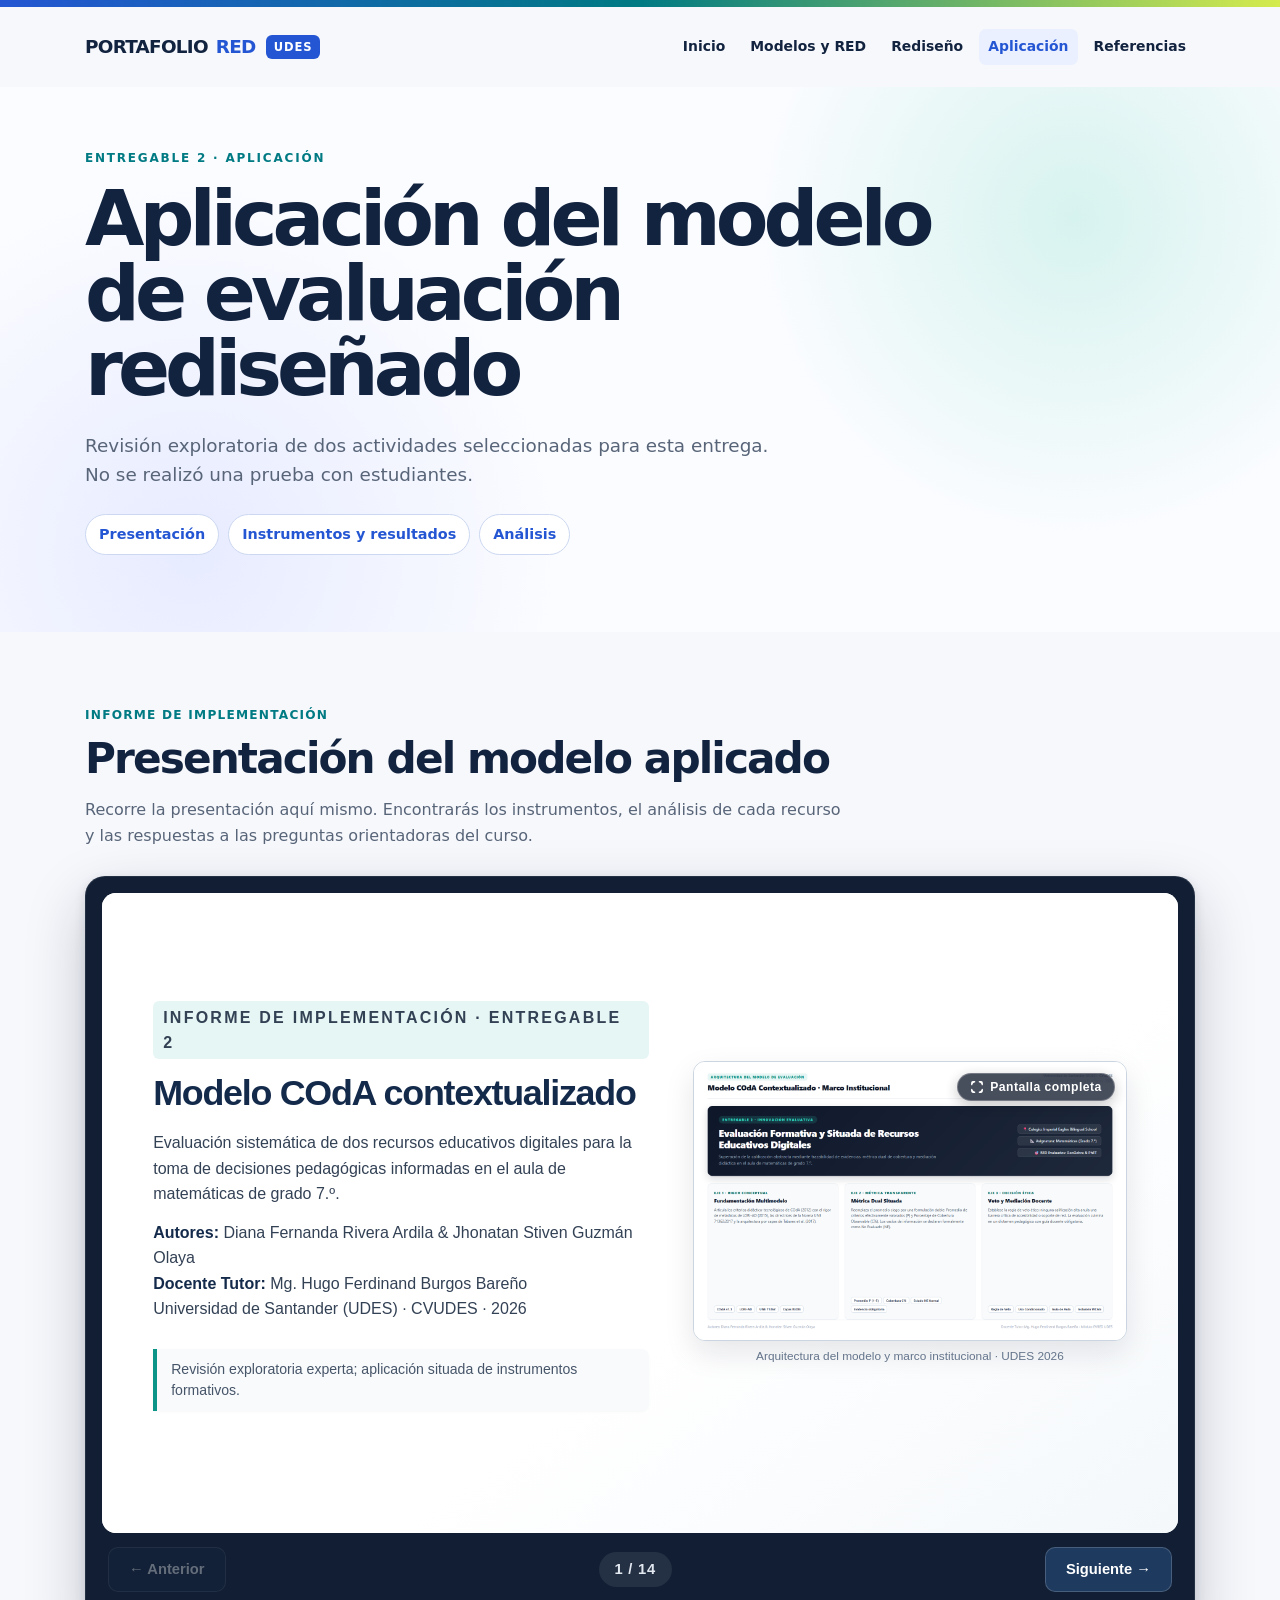
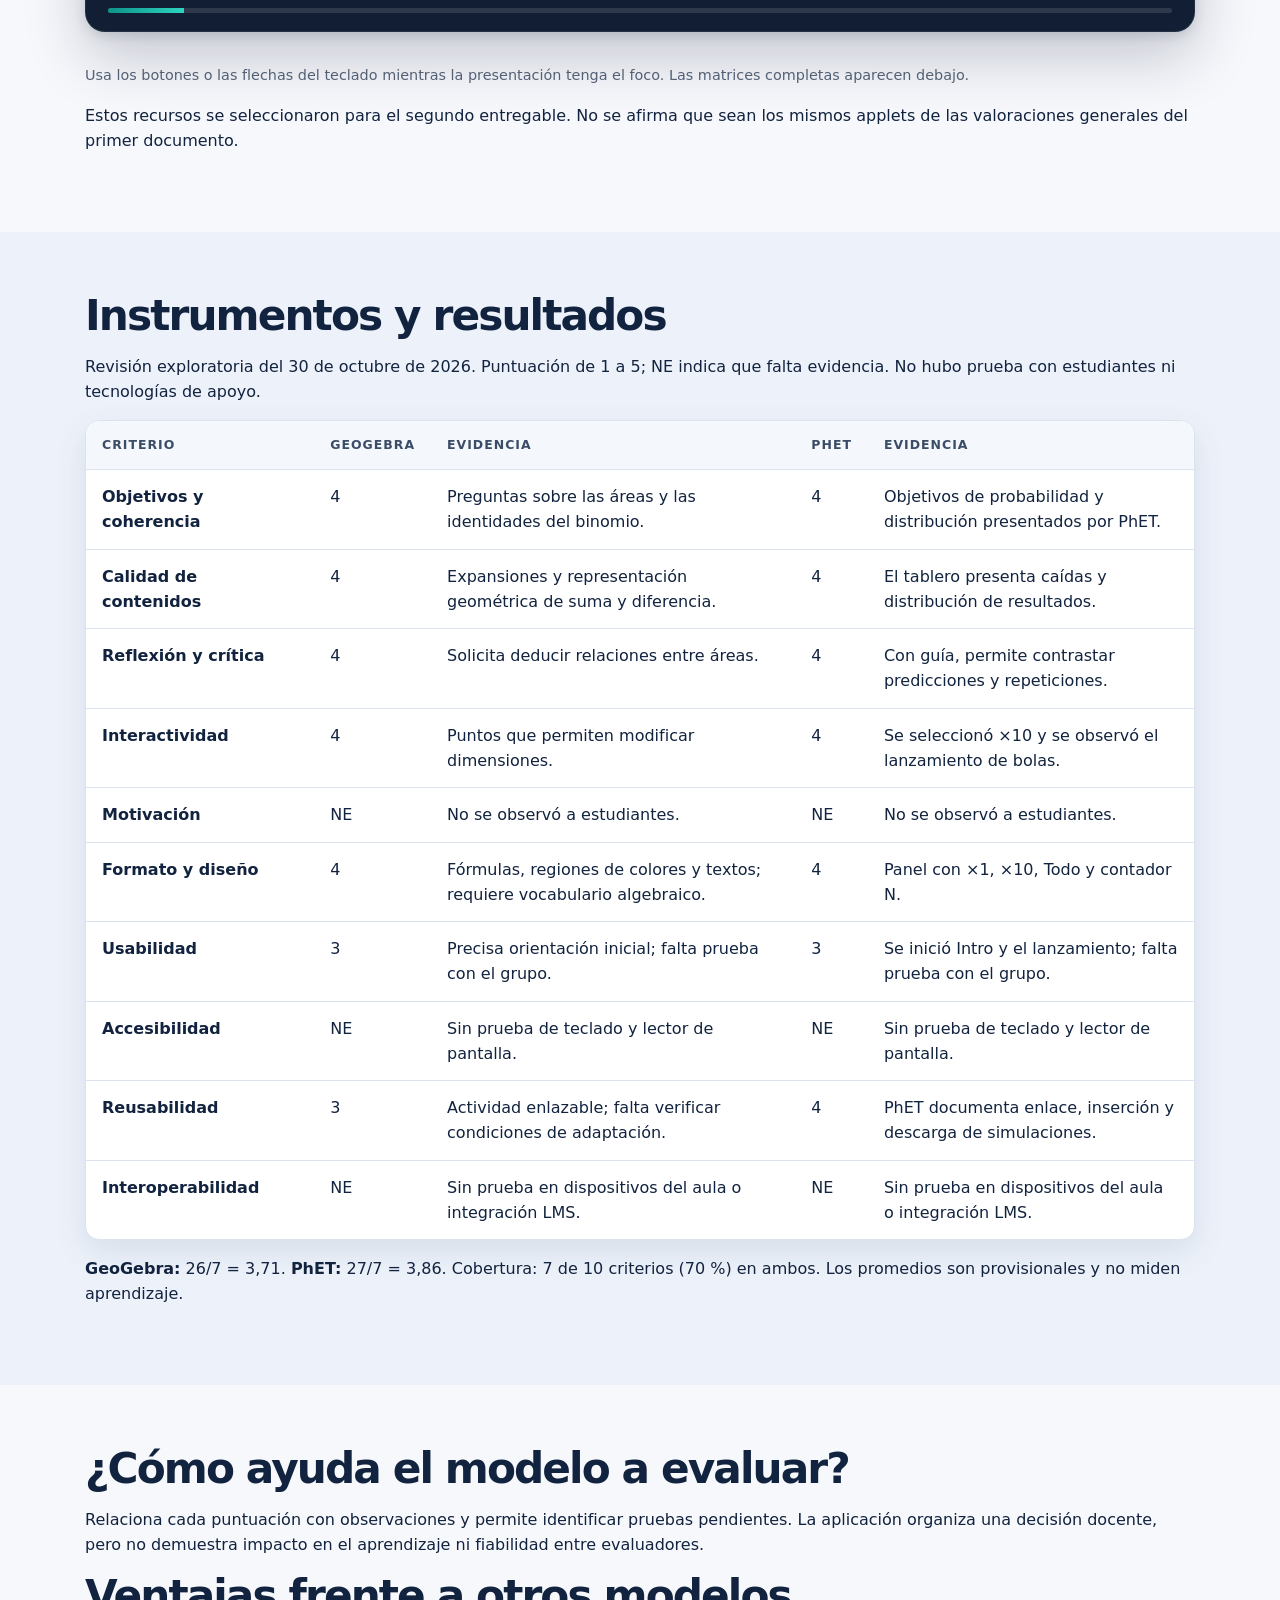
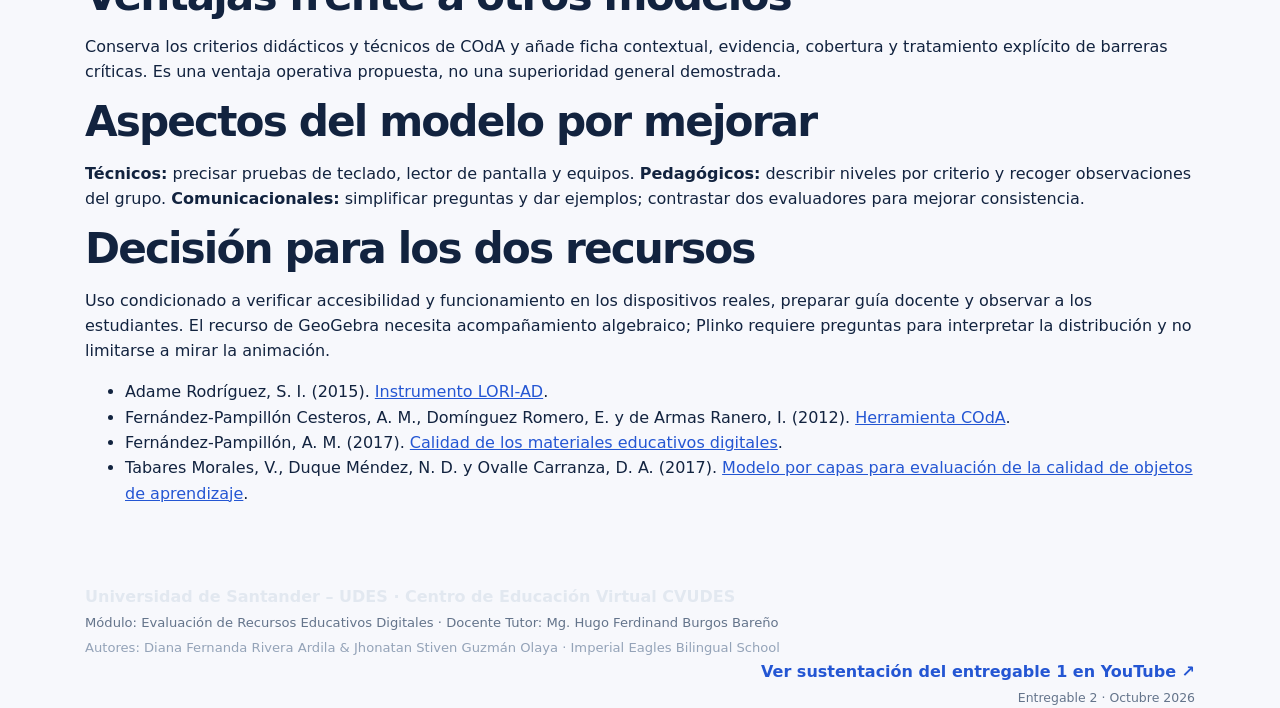
==== commit 497200ef: "Incorporacion de visor interactivo en pantalla completa (Lightbox HD, Zoom 1:1 y navegacion) para to" ====
--- a/aplicacion.html
+++ b/aplicacion.html
@@ -1,4 +1,5 @@
-<!doctype html><html lang="es"><head><meta charset="utf-8"><meta name="viewport" content="width=device-width,initial-scale=1"><meta name="description" content="Aplicación de LORI, COdA y HEODAR a dos recursos educativos digitales."><title>Aplicación del modelo | Portafolio RED</title><link rel="stylesheet" href="styles.css"><link rel="stylesheet" href="presentacion-integrada.css"><link rel="stylesheet" href="presentacion-pulida.css"></head><body><div class="topline"></div>
+<!doctype html><html lang="es"><head><meta charset="utf-8"><meta name="viewport" content="width=device-width,initial-scale=1"><meta name="description" content="Aplicación de LORI, COdA y HEODAR a dos recursos educativos digitales."><title>Aplicación del modelo | Portafolio RED</title><link rel="stylesheet" href="styles.css"><link rel="stylesheet" href="presentacion-integrada.css"><link rel="stylesheet" href="presentacion-pulida.css">  <link rel="stylesheet" href="lightbox.css">
+</head><body><div class="topline"></div>
 </div><header class="shell"><nav class="nav"><a class="brand" href="index.html">PORTAFOLIO <span>RED</span> <span class="badge-udes">UDES</span></a><div class="links"><a href="index.html">Inicio</a><a href="modelos.html">Modelos y RED</a><a href="rediseno.html">Rediseño</a><a href="aplicacion.html">Aplicación</a><a href="referencias.html">Referencias</a></div></nav></header><main><section class="hero"><div class="shell"><p class="eyebrow">Entregable 2 · Aplicación</p><h1>Aplicación del modelo de evaluación rediseñado</h1><p class="lede">Revisión exploratoria de dos actividades seleccionadas para esta entrega. No se realizó una prueba con estudiantes.</p><div class="tabs"><a href="#presentacion">Presentación</a><a href="#resultados">Instrumentos y resultados</a><a href="#analisis">Análisis</a></div></div></section><section class="section" id="presentacion"><div class="shell"><p class="tag">Informe de implementación</p><h2>Presentación del modelo aplicado</h2><p class="presentation-intro">Recorre la presentación aquí mismo. Encontrarás los instrumentos, el análisis de cada recurso y las respuestas a las preguntas orientadoras del curso.</p><div class="deck" data-deck role="region" aria-roledescription="presentación" aria-label="Informe de implementación del modelo de evaluación"><div class="deck-stage"><article class="deck-slide deck-visual" tabindex="0" aria-label="Informe de implementación: Modelo COdA contextualizado">
 <div class="deck-content">
 <p class="deck-top">Informe de implementación · Entregable 2</p>
@@ -147,6 +148,7 @@
       <p style="margin:4px 0 0; font-size:0.78rem; color:#64748B;">Entregable 2 · Octubre 2026</p>
     </div>
   </div>
-</footer><script src="app.js"></script><script src="presentacion-integrada.js"></script></body></html>
+</footer><script src="app.js"></script><script src="presentacion-integrada.js"></script>  <script src="lightbox.js"></script>
+</body></html>
 
 
